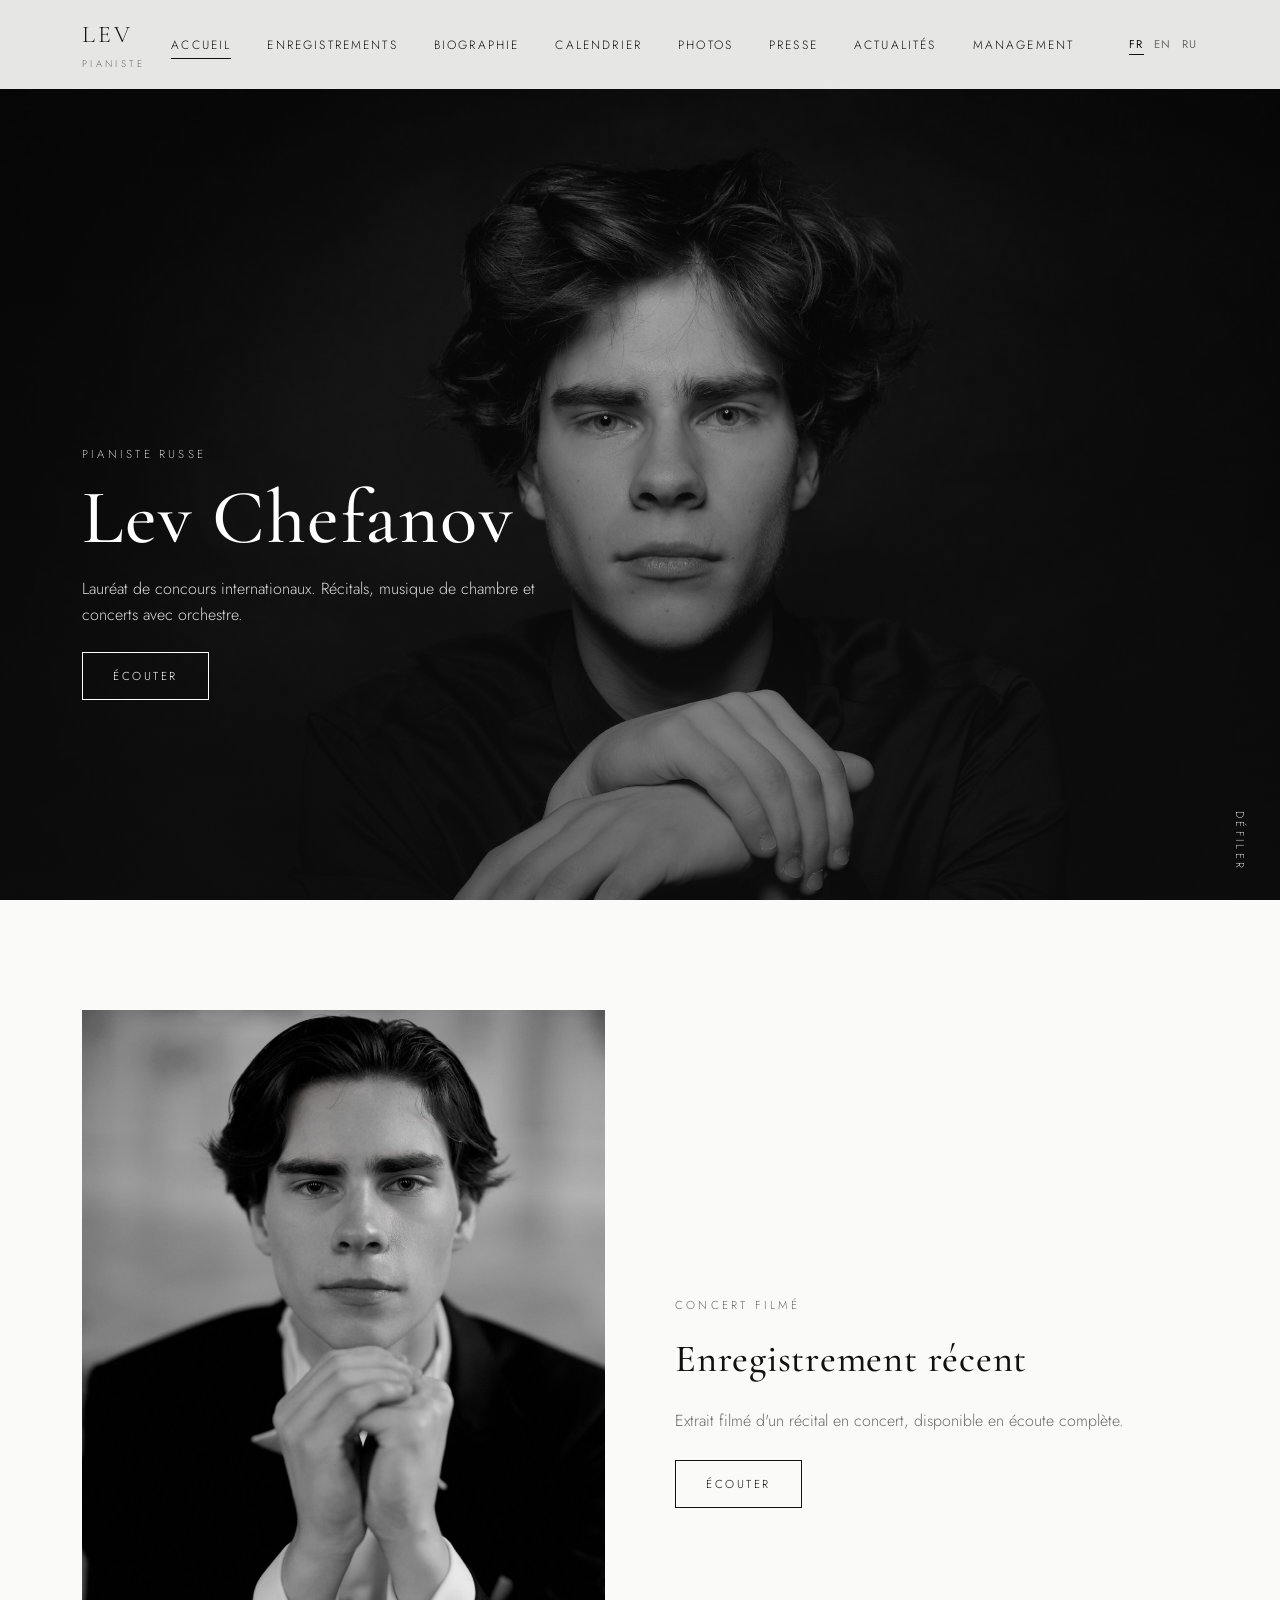
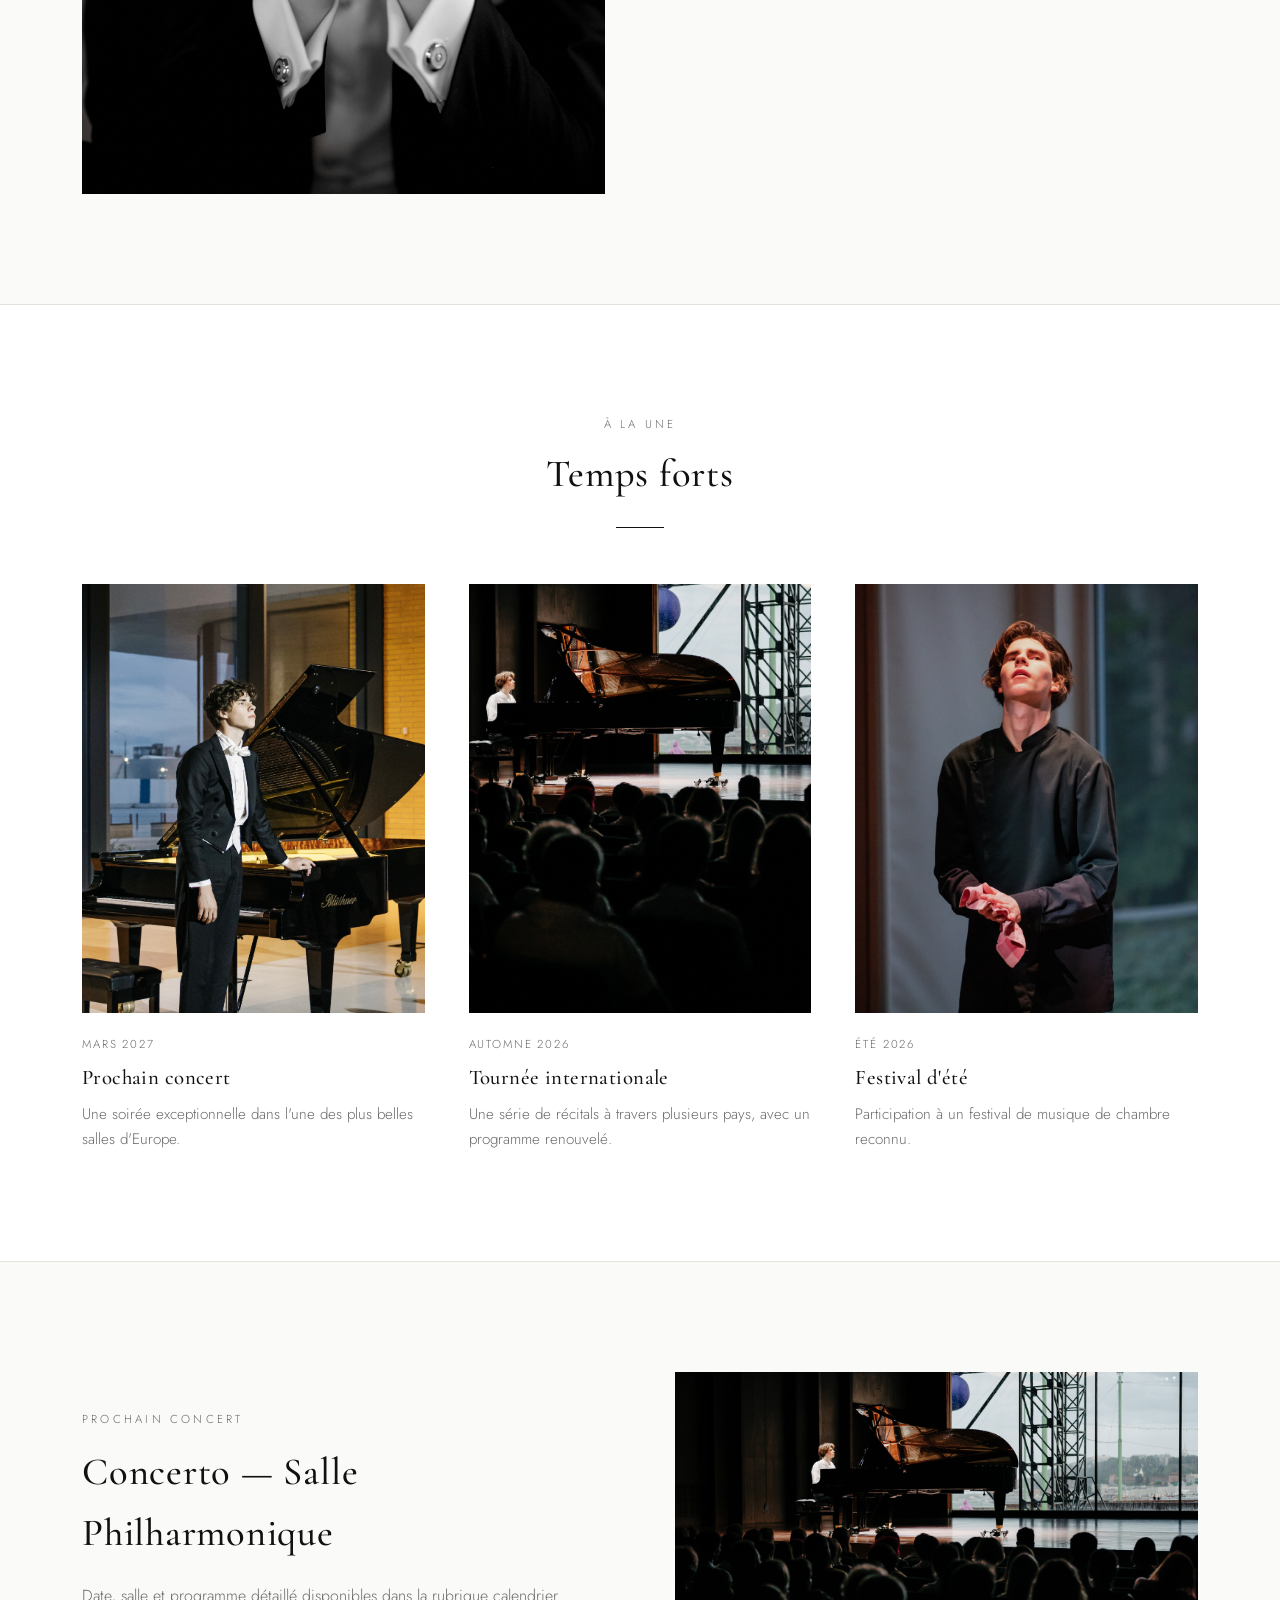
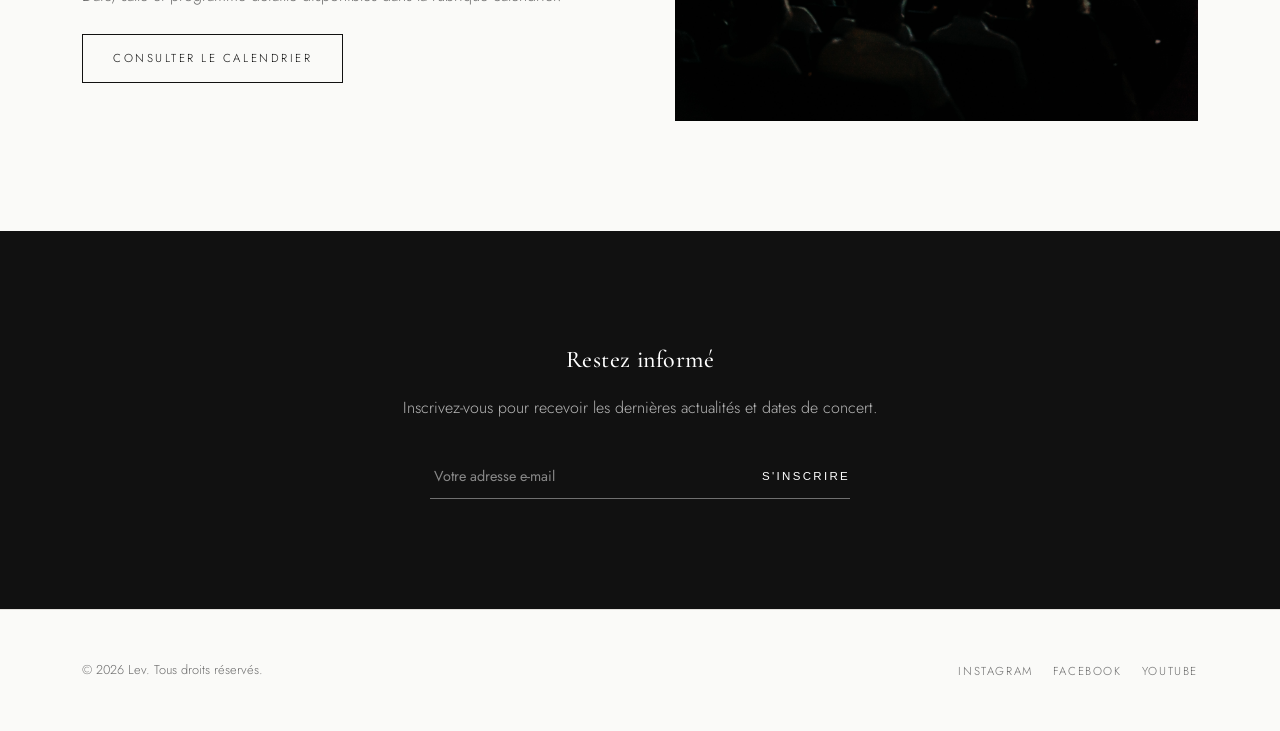
==== index.html @ 3945b0f7 "Retire la section galerie photo de l accueil (page Photos dediee existe deja)" ====
<!DOCTYPE html>
<html lang="fr">
<head>
<meta charset="UTF-8">
<meta name="viewport" content="width=device-width, initial-scale=1.0">
<title>Lev — Pianiste</title>
<meta name="description" content="Site officiel de Lev, pianiste classique — biographie, agenda, enregistrements, presse et actualités.">
<link rel="preconnect" href="https://fonts.googleapis.com">
<link href="https://fonts.googleapis.com/css2?family=Cormorant+Garamond:wght@400;500;600&family=Jost:wght@300;400;500&display=swap" rel="stylesheet">
<link rel="stylesheet" href="css/style.css">
</head>
<body data-page="home">

<header class="site-header">
  <div class="container nav-wrap">
    <a href="index.html" class="logo">Lev<span data-i18n="logo.tagline">Pianiste</span></a>
    <nav class="main-nav">
      <ul>
        <li><a href="index.html" class="active" data-i18n="nav.home">Accueil</a></li>
        <li><a href="enregistrements.html" data-i18n="nav.recordings">Enregistrements</a></li>
        <li><a href="biographie.html" data-i18n="nav.bio">Biographie</a></li>
        <li><a href="calendrier.html" data-i18n="nav.calendar">Calendrier</a></li>
        <li><a href="photos.html" data-i18n="nav.photos">Photos</a></li>
        <li><a href="presse.html" data-i18n="nav.press">Presse</a></li>
        <li><a href="actualites.html" data-i18n="nav.news">Actualités</a></li>
        <li><a href="contact.html" data-i18n="nav.contact">Management</a></li>
      </ul>
    </nav>
    <div class="lang-switch">
      <button type="button" data-lang="fr">FR</button>
      <button type="button" data-lang="en">EN</button>
      <button type="button" data-lang="ru">RU</button>
    </div>
    <button class="nav-toggle" aria-label="Ouvrir le menu" data-i18n-aria-label="aria.openMenu">
      <span></span><span></span><span></span>
    </button>
  </div>
</header>

<section class="hero" style="background-image: linear-gradient(180deg, rgba(17,17,17,0.15) 0%, rgba(17,17,17,0.55) 100%), url('images/gallery/IMG_5451.JPG');">
  <div class="container hero-content">
    <p class="eyebrow" data-i18n="home.hero.eyebrow">Pianiste russe</p>
    <h1 data-i18n="home.hero.title">Lev Chefanov</h1>
    <p data-i18n="home.hero.text">Lauréat de concours internationaux. Récitals, musique de chambre et concerts avec orchestre.</p>
    <a href="enregistrements.html#ecouter" class="btn" style="margin-top:24px;border-color:#fff;" data-i18n="home.hero.cta">Écouter</a>
  </div>
  <span class="scroll-cue" data-i18n="home.hero.scroll">Défiler</span>
</section>

<section>
  <div class="container split">
    <div class="visual">
      <img src="images/gallery/IMG_6491.JPG" alt="Nouvel enregistrement">
    </div>
    <div class="text">
      <p class="eyebrow" data-i18n="home.split1.eyebrow">Concert filmé</p>
      <h2 data-i18n="home.split1.title">Enregistrement récent</h2>
      <p data-i18n="home.split1.text">Extrait filmé d'un récital en concert, disponible en écoute complète.</p>
      <a href="enregistrements.html#ecouter" class="btn" data-i18n="home.split1.cta">Écouter</a>
    </div>
  </div>
</section>

<section class="bg-alt">
  <div class="container">
    <div class="section-head">
      <p class="eyebrow" data-i18n="home.highlights.eyebrow">À la une</p>
      <h2 data-i18n="home.highlights.title">Temps forts</h2>
      <div class="rule"></div>
    </div>
    <div class="cards">
      <div class="card">
        <div class="visual" style="background-image:url('images/concert/IMG_6434.JPG');"></div>
        <p class="date" data-i18n="home.card1.date">Mars 2027</p>
        <h3 data-i18n="home.card1.title">Concert hommage</h3>
        <p data-i18n="home.card1.text">Une soirée exceptionnelle dans l'une des plus belles salles d'Europe.</p>
      </div>
      <div class="card">
        <div class="visual" style="background-image:url('images/concert/IMG_6740.JPG');"></div>
        <p class="date" data-i18n="home.card2.date">Automne 2026</p>
        <h3 data-i18n="home.card2.title">Tournée internationale</h3>
        <p data-i18n="home.card2.text">Une série de récitals à travers plusieurs pays, avec un programme renouvelé.</p>
      </div>
      <div class="card">
        <div class="visual" style="background-image:url('images/concert/IMG_5828.JPG');"></div>
        <p class="date" data-i18n="home.card3.date">Été 2026</p>
        <h3 data-i18n="home.card3.title">Festival d'été</h3>
        <p data-i18n="home.card3.text">Participation à un festival de musique de chambre reconnu.</p>
      </div>
    </div>
  </div>
</section>

<section>
  <div class="container split reverse">
    <div class="visual">
      <img src="images/concert/IMG_6693.JPG" alt="Prochain concert">
    </div>
    <div class="text">
      <p class="eyebrow" data-i18n="home.split2.eyebrow">Prochain concert</p>
      <h2 data-i18n="home.split2.title">Concerto — Salle Philharmonique</h2>
      <p data-i18n="home.split2.text">Date, salle et programme détaillé disponibles dans la rubrique calendrier.</p>
      <a href="calendrier.html" class="btn" data-i18n="home.split2.cta">Consulter le calendrier</a>
    </div>
  </div>
</section>

<section class="newsletter">
  <div class="container">
    <h2 data-i18n="home.newsletter.title">Restez informé</h2>
    <p data-i18n="home.newsletter.text">Inscrivez-vous pour recevoir les dernières actualités et dates de concert.</p>
    <form class="newsletter-form">
      <input type="email" placeholder="Votre adresse e-mail" data-i18n-placeholder="home.newsletter.placeholder" required>
      <button type="submit" data-i18n="home.newsletter.submit">S'inscrire</button>
    </form>
  </div>
</section>

<footer class="site-footer">
  <div class="container footer-wrap">
    <p class="copyright" data-i18n="footer.copyright">&copy; 2026 Lev. Tous droits réservés.</p>
    <div class="socials">
      <a href="#">Instagram</a>
      <a href="#">Facebook</a>
      <a href="#">YouTube</a>
    </div>
  </div>
</footer>

<script src="js/i18n.js"></script>
<script src="js/main.js"></script>
</body>
</html>
---- css/style.css ----
/* ==========================================================================
   Variables & reset
   ========================================================================== */
:root {
  --black: #111111;
  --white: #ffffff;
  --grey: #6b6b6b;
  --grey-light: #e4e2dd;
  --bg: #fafaf8;
  --serif: "Cormorant Garamond", "Times New Roman", serif;
  --sans: "Jost", "Helvetica Neue", Arial, sans-serif;
  --nav-height: 88px;
}

* { box-sizing: border-box; margin: 0; padding: 0; }

html { scroll-behavior: smooth; }

body {
  font-family: var(--sans);
  color: var(--black);
  background: var(--bg);
  line-height: 1.6;
  font-weight: 300;
  -webkit-font-smoothing: antialiased;
}

img { max-width: 100%; display: block; }

a { color: inherit; text-decoration: none; }

h1, h2, h3, h4 {
  font-family: var(--serif);
  font-weight: 500;
  letter-spacing: 0.02em;
}

.eyebrow {
  font-family: var(--sans);
  font-size: 0.72rem;
  letter-spacing: 0.28em;
  text-transform: uppercase;
  color: var(--grey);
}

.container {
  max-width: 1180px;
  margin: 0 auto;
  padding: 0 32px;
}

/* ==========================================================================
   Header / Navigation
   ========================================================================== */
.site-header {
  position: fixed;
  top: 0;
  left: 0;
  width: 100%;
  z-index: 1000;
  background: rgba(250, 250, 248, 0.92);
  backdrop-filter: blur(6px);
  border-bottom: 1px solid transparent;
  transition: border-color 0.3s ease, background 0.3s ease;
}

.site-header.is-scrolled {
  border-bottom-color: var(--grey-light);
}

.nav-wrap {
  height: var(--nav-height);
  display: flex;
  align-items: center;
  justify-content: space-between;
}

.logo {
  font-family: var(--serif);
  font-size: 1.5rem;
  letter-spacing: 0.12em;
  text-transform: uppercase;
}

.logo span {
  display: block;
  font-family: var(--sans);
  font-size: 0.6rem;
  letter-spacing: 0.35em;
  color: var(--grey);
  margin-top: 2px;
}

.main-nav ul {
  display: flex;
  gap: 36px;
  list-style: none;
}

.main-nav a {
  font-size: 0.75rem;
  letter-spacing: 0.18em;
  text-transform: uppercase;
  padding-bottom: 4px;
  border-bottom: 1px solid transparent;
  transition: border-color 0.25s ease, opacity 0.25s ease;
}

.main-nav a:hover,
.main-nav a.active {
  border-bottom-color: var(--black);
}

.lang-switch {
  display: flex;
  align-items: center;
  gap: 10px;
  margin-left: 28px;
}

.lang-switch button {
  background: none;
  border: none;
  cursor: pointer;
  font-family: var(--sans);
  font-size: 0.7rem;
  letter-spacing: 0.14em;
  color: var(--grey);
  padding: 2px 0;
  border-bottom: 1px solid transparent;
}

.lang-switch button:hover { color: var(--black); }

.lang-switch button.active {
  color: var(--black);
  border-bottom-color: var(--black);
}

.nav-toggle {
  display: none;
  flex-direction: column;
  gap: 5px;
  background: none;
  border: none;
  cursor: pointer;
  padding: 8px;
}

.nav-toggle span {
  width: 24px;
  height: 1px;
  background: var(--black);
}

/* ==========================================================================
   Hero
   ========================================================================== */
.hero {
  height: 100vh;
  min-height: 560px;
  position: relative;
  display: flex;
  align-items: flex-end;
  background:
    linear-gradient(180deg, rgba(17,17,17,0.15) 0%, rgba(17,17,17,0.55) 100%),
    url("../images/hero.svg") center 15%/cover no-repeat;
  background-color: #1c1c1c;
}

@media (max-width: 760px) {
  .hero {
    height: 85vh;
    background-position: center 6%;
  }
}

.hero-content {
  color: var(--white);
  padding: 0 32px 90px;
  width: 100%;
}

.hero-content .eyebrow { color: rgba(255,255,255,0.75); }

.hero-content h1 {
  font-size: clamp(2.6rem, 6vw, 5rem);
  color: var(--white);
  margin: 14px 0 18px;
  line-height: 1.05;
}

.hero-content p {
  max-width: 460px;
  font-weight: 300;
  color: rgba(255,255,255,0.85);
}

.scroll-cue {
  position: absolute;
  bottom: 28px;
  right: 32px;
  color: var(--white);
  font-size: 0.7rem;
  letter-spacing: 0.3em;
  text-transform: uppercase;
  writing-mode: vertical-rl;
  opacity: 0.75;
}

/* ==========================================================================
   Sections
   ========================================================================== */
section {
  padding: 110px 0;
}

.section-head {
  text-align: center;
  margin-bottom: 56px;
}

.section-head h2 {
  font-size: clamp(1.9rem, 3vw, 2.6rem);
  margin-top: 10px;
}

.rule {
  width: 48px;
  height: 1px;
  background: var(--black);
  margin: 22px auto 0;
}

/* Announcement / split block */
.split {
  display: grid;
  grid-template-columns: 1fr 1fr;
  gap: 70px;
  align-items: center;
}

.split img { width: 100%; }

.split .eyebrow { margin-bottom: 14px; }

.split h2 { font-size: clamp(1.8rem, 3vw, 2.4rem); margin-bottom: 18px; }

.split p { color: var(--grey); margin-bottom: 26px; max-width: 480px; }

.btn {
  display: inline-block;
  font-size: 0.72rem;
  letter-spacing: 0.22em;
  text-transform: uppercase;
  padding: 14px 30px;
  border: 1px solid var(--black);
  transition: background 0.25s ease, color 0.25s ease;
}

.btn:hover { background: var(--black); color: var(--white); }

.split.reverse { grid-template-columns: 1fr 1fr; }
.split.reverse .visual { order: 2; }
.split.reverse .text { order: 1; }

/* Highlights / cards */
.bg-alt { background: var(--white); border-top: 1px solid var(--grey-light); border-bottom: 1px solid var(--grey-light); }

.cards {
  display: grid;
  grid-template-columns: repeat(3, 1fr);
  gap: 44px;
}

.card .visual {
  aspect-ratio: 4 / 5;
  background: var(--grey-light) url("../images/placeholder.svg") center 12%/cover no-repeat;
  margin-bottom: 22px;
}

.card .visual.landscape {
  aspect-ratio: 2 / 1;
  background-position: center 4%;
}

.card .date {
  font-size: 0.72rem;
  letter-spacing: 0.16em;
  text-transform: uppercase;
  color: var(--grey);
  margin-bottom: 8px;
}

.card h3 { font-size: 1.3rem; margin-bottom: 8px; }

.card p { color: var(--grey); font-size: 0.95rem; }

/* Event list (calendar-style) */
.event-list { border-top: 1px solid var(--grey-light); }

.event-row {
  display: grid;
  grid-template-columns: 140px 1fr auto;
  gap: 28px;
  align-items: center;
  padding: 30px 0;
  border-bottom: 1px solid var(--grey-light);
}

.event-row .date {
  font-family: var(--serif);
  font-size: 1.15rem;
}

.event-row .place { color: var(--grey); font-size: 0.9rem; margin-top: 4px; }

.event-row h3 { font-size: 1.25rem; }

/* Newsletter */
.newsletter {
  background: var(--black);
  color: var(--white);
  text-align: center;
}

.newsletter h2 { color: var(--white); }

.newsletter p { color: rgba(255,255,255,0.7); margin: 16px 0 34px; }

.newsletter-form {
  display: flex;
  max-width: 420px;
  margin: 0 auto;
  border-bottom: 1px solid rgba(255,255,255,0.4);
}

.newsletter-form input {
  flex: 1;
  background: none;
  border: none;
  color: var(--white);
  font-family: var(--sans);
  font-size: 0.9rem;
  padding: 12px 4px;
}

.newsletter-form input::placeholder { color: rgba(255,255,255,0.5); }

.newsletter-form button {
  background: none;
  border: none;
  color: var(--white);
  font-size: 0.72rem;
  letter-spacing: 0.2em;
  text-transform: uppercase;
  cursor: pointer;
}

/* ==========================================================================
   Page header (interior pages)
   ========================================================================== */
.page-hero {
  padding: calc(var(--nav-height) + 90px) 0 70px;
  text-align: center;
  border-bottom: 1px solid var(--grey-light);
}

.page-hero .eyebrow { justify-content: center; display: flex; }

.page-hero h1 { font-size: clamp(2.2rem, 4vw, 3.2rem); margin-top: 14px; }

/* Biography */
.bio-layout {
  display: grid;
  grid-template-columns: 380px 1fr;
  gap: 80px;
}

.bio-layout .portrait { position: sticky; top: calc(var(--nav-height) + 40px); }

.bio-layout .portrait img {
  aspect-ratio: 3/4;
  object-fit: cover;
  object-position: center 15%;
  background: var(--grey-light) url("../images/placeholder.svg") center/cover no-repeat;
}

.bio-text h3 {
  font-size: 1.6rem;
  margin: 40px 0 16px;
}

.bio-text h3:first-child { margin-top: 0; }

.sec-num {
  font-family: var(--sans);
  font-size: 0.72rem;
  letter-spacing: 0.14em;
  color: var(--grey);
  margin-right: 12px;
  vertical-align: middle;
}

/* Stats strip */
.bio-stats {
  display: grid;
  grid-template-columns: repeat(4, 1fr);
  border-top: 1px solid var(--grey-light);
  border-bottom: 1px solid var(--grey-light);
}

.bio-stats div {
  padding: 30px 16px;
  text-align: center;
  border-left: 1px solid var(--grey-light);
}

.bio-stats div:first-child { border-left: none; }

.bio-stats .num {
  display: block;
  font-family: var(--serif);
  font-size: 2.1rem;
}

.bio-stats .label {
  display: block;
  margin-top: 6px;
  font-size: 0.68rem;
  letter-spacing: 0.1em;
  text-transform: uppercase;
  color: var(--grey);
}

/* Full-width bio sections */
.bio-section h3 {
  font-size: 1.6rem;
  margin-bottom: 18px;
}

.bio-section > p {
  color: var(--grey);
  max-width: 720px;
  margin-bottom: 14px;
}

/* Prize grid */
.prize-grid {
  display: grid;
  grid-template-columns: repeat(2, 1fr);
  gap: 1px;
  background: var(--grey-light);
  margin-top: 30px;
  border-top: 1px solid var(--grey-light);
}

.prize-card {
  background: var(--bg);
  padding: 22px 26px;
  display: flex;
  gap: 18px;
  align-items: baseline;
}

.prize-card .year {
  font-family: var(--serif);
  font-size: 1.3rem;
  white-space: nowrap;
  flex-shrink: 0;
}

.prize-card p {
  color: var(--grey);
  font-size: 0.92rem;
  margin: 0;
}

.concert-photo-single {
  width: 100%;
  aspect-ratio: 1.4 / 1;
  object-fit: cover;
  object-position: 62% center;
  margin-top: 30px;
  display: block;
}

/* Venue columns */
.venue-columns {
  list-style: none;
  columns: 2;
  column-gap: 40px;
  margin-top: 24px;
  max-width: 900px;
}

.venue-columns li {
  color: var(--grey);
  font-size: 0.92rem;
  padding: 12px 0;
  border-top: 1px solid var(--grey-light);
  break-inside: avoid;
}

@media (max-width: 700px) {
  .bio-stats { grid-template-columns: repeat(2, 1fr); }
  .bio-stats div:nth-child(3) { border-left: none; }
  .prize-grid { grid-template-columns: 1fr; }
  .venue-columns { columns: 1; }
}

.bio-text .bio-photo {
  width: 100%;
  max-width: 560px;
  margin: 12px 0 36px;
}

.bio-text ul {
  list-style: none;
  max-width: 640px;
  margin-bottom: 16px;
}

.bio-text ul li {
  color: var(--grey);
  padding: 10px 0 10px 20px;
  border-top: 1px solid var(--grey-light);
  position: relative;
  font-size: 0.97rem;
}

.bio-text ul li:last-child { border-bottom: 1px solid var(--grey-light); }

.bio-text ul li::before {
  content: "";
  position: absolute;
  left: 0;
  top: 20px;
  width: 6px;
  height: 1px;
  background: var(--black);
}

.bio-text p { color: var(--grey); margin-bottom: 16px; max-width: 640px; }

/* Press */
.press-list { border-top: 1px solid var(--grey-light); }

.press-item {
  padding: 40px 0;
  border-bottom: 1px solid var(--grey-light);
}

.press-item .source {
  font-size: 0.72rem;
  letter-spacing: 0.16em;
  text-transform: uppercase;
  color: var(--grey);
  margin-bottom: 12px;
}

.press-item blockquote {
  font-family: var(--serif);
  font-size: 1.5rem;
  line-height: 1.4;
  font-style: italic;
  margin-bottom: 14px;
}

/* Recordings */
.rec-grid {
  display: grid;
  grid-template-columns: repeat(2, 1fr);
  gap: 50px;
}

.rec-item .visual {
  aspect-ratio: 1/1;
  background: var(--grey-light) url("../images/placeholder.svg") center 12%/cover no-repeat;
  margin-bottom: 18px;
}

/* Video grid (YouTube embeds) */
.video-grid {
  display: grid;
  grid-template-columns: repeat(3, 1fr);
  gap: 30px;
}

.video-grid .frame {
  position: relative;
  aspect-ratio: 16/9;
  background: #000;
}

.video-grid iframe {
  position: absolute;
  inset: 0;
  width: 100%;
  height: 100%;
  border: 0;
}

.video-grid .expand-btn {
  position: absolute;
  top: 10px;
  right: 10px;
  width: 36px;
  height: 36px;
  background: rgba(0,0,0,0.6);
  border: none;
  cursor: pointer;
  z-index: 2;
  display: flex;
  align-items: center;
  justify-content: center;
  opacity: 0;
  transition: opacity 0.2s ease, background 0.2s ease;
}

.video-grid .frame:hover .expand-btn,
.video-grid .expand-btn:focus-visible {
  opacity: 1;
}

.video-grid .expand-btn:hover { background: rgba(0,0,0,0.85); }

.video-grid .expand-btn svg {
  width: 15px;
  height: 15px;
  fill: none;
  stroke: #fff;
  stroke-width: 1.6;
}

@media (max-width: 900px) {
  .video-grid { grid-template-columns: 1fr; }
  .video-grid .expand-btn { opacity: 1; }
}

/* Video lightbox modal */
.video-modal {
  position: fixed;
  inset: 0;
  background: rgba(10,10,10,0.94);
  z-index: 3000;
  display: none;
  align-items: center;
  justify-content: center;
  padding: 70px 24px 24px;
}

.video-modal.is-open { display: flex; }

.video-modal-inner {
  width: 100%;
  max-width: 1100px;
}

.video-modal-frame {
  position: relative;
  aspect-ratio: 16/9;
  background: #000;
}

.video-modal-frame iframe {
  position: absolute;
  inset: 0;
  width: 100%;
  height: 100%;
  border: 0;
}

.video-modal-close {
  position: fixed;
  top: 22px;
  right: 28px;
  background: none;
  border: none;
  color: #fff;
  font-size: 2rem;
  line-height: 1;
  cursor: pointer;
  font-family: var(--sans);
  font-weight: 300;
}

/* Gallery grid */
.gallery-grid {
  display: grid;
  grid-template-columns: repeat(6, 1fr);
  gap: 6px;
}

.gallery-grid a {
  display: block;
  aspect-ratio: 1/1;
  overflow: hidden;
}

.gallery-grid img {
  width: 100%;
  height: 100%;
  object-fit: cover;
  object-position: center 15%;
  transition: transform 0.4s ease;
}

.gallery-grid a:hover img { transform: scale(1.06); }

@media (max-width: 760px) {
  .gallery-grid { grid-template-columns: repeat(3, 1fr); }
}

/* Press kit grid */
.presskit-grid {
  display: grid;
  grid-template-columns: repeat(3, 1fr);
  gap: 1px;
  background: var(--grey-light);
  border-top: 1px solid var(--grey-light);
  margin-top: 10px;
}

.presskit-item {
  background: var(--bg);
  padding: 28px 24px;
  display: flex;
  align-items: center;
  justify-content: space-between;
  transition: background 0.2s ease;
}

.presskit-item:hover { background: var(--white); }

.presskit-item .label {
  font-size: 0.95rem;
  letter-spacing: 0.02em;
}

.presskit-item .arrow {
  color: var(--grey);
  margin-left: 12px;
  flex-shrink: 0;
}

@media (max-width: 900px) {
  .presskit-grid { grid-template-columns: repeat(2, 1fr); }
}

@media (max-width: 600px) {
  .presskit-grid { grid-template-columns: 1fr; }
}

/* Concert photo grid */
.concert-grid {
  display: grid;
  grid-template-columns: repeat(3, 1fr);
  gap: 16px;
  margin-top: 30px;
  max-width: 1000px;
}

.concert-grid a {
  display: block;
  aspect-ratio: 3/4;
  overflow: hidden;
  background: var(--grey-light);
}

.concert-grid img {
  width: 100%;
  height: 100%;
  object-fit: cover;
  transition: transform 0.4s ease;
}

.concert-grid a:hover img { transform: scale(1.05); }

@media (max-width: 700px) {
  .concert-grid { grid-template-columns: repeat(2, 1fr); }
}

.rec-item .label { color: var(--grey); font-size: 0.85rem; margin-bottom: 6px; }

.rec-item h3 { font-size: 1.3rem; }

/* Contact / Management */
.contact-grid {
  display: grid;
  grid-template-columns: 1fr 1fr;
  gap: 80px;
}

.contact-block h3 {
  font-size: 1.1rem;
  margin-bottom: 10px;
  text-transform: uppercase;
  letter-spacing: 0.08em;
}

.contact-block p { color: var(--grey); margin-bottom: 30px; }

.contact-block a.email { border-bottom: 1px solid var(--black); }

.contact-form label {
  display: block;
  font-size: 0.72rem;
  letter-spacing: 0.14em;
  text-transform: uppercase;
  color: var(--grey);
  margin-bottom: 8px;
}

.contact-form .field { margin-bottom: 24px; }

.contact-form input,
.contact-form textarea {
  width: 100%;
  border: none;
  border-bottom: 1px solid var(--grey-light);
  background: none;
  font-family: var(--sans);
  font-size: 0.95rem;
  padding: 10px 2px;
}

.contact-form input:focus,
.contact-form textarea:focus { outline: none; border-bottom-color: var(--black); }

/* ==========================================================================
   Footer
   ========================================================================== */
.site-footer {
  padding: 50px 0;
  border-top: 1px solid var(--grey-light);
}

.footer-wrap {
  display: flex;
  justify-content: space-between;
  align-items: center;
  flex-wrap: wrap;
  gap: 20px;
}

.footer-wrap .copyright { font-size: 0.8rem; color: var(--grey); }

.socials { display: flex; gap: 20px; }

.socials a {
  font-size: 0.72rem;
  letter-spacing: 0.14em;
  text-transform: uppercase;
  color: var(--grey);
}

.socials a:hover { color: var(--black); }

/* ==========================================================================
   Responsive
   ========================================================================== */
@media (max-width: 900px) {
  .split, .contact-grid { grid-template-columns: 1fr; gap: 40px; }
  .split.reverse .visual { order: 1; }
  .split.reverse .text { order: 2; }
  .cards { grid-template-columns: 1fr; }
  .rec-grid { grid-template-columns: 1fr; }
  .bio-layout { grid-template-columns: 1fr; }
  .bio-layout .portrait { position: static; max-width: 320px; }
}

@media (max-width: 760px) {
  .main-nav {
    position: fixed;
    top: var(--nav-height);
    left: 0;
    width: 100%;
    height: calc(100vh - var(--nav-height));
    background: var(--bg);
    transform: translateX(100%);
    transition: transform 0.3s ease;
  }
  .main-nav.is-open { transform: translateX(0); }
  .main-nav ul {
    flex-direction: column;
    gap: 0;
    padding: 20px 32px;
  }
  .main-nav li { border-bottom: 1px solid var(--grey-light); }
  .main-nav a { display: block; padding: 18px 0; }
  .nav-toggle { display: flex; }
  .event-row { grid-template-columns: 1fr; gap: 8px; }
  .lang-switch { margin-left: 14px; gap: 8px; }
}
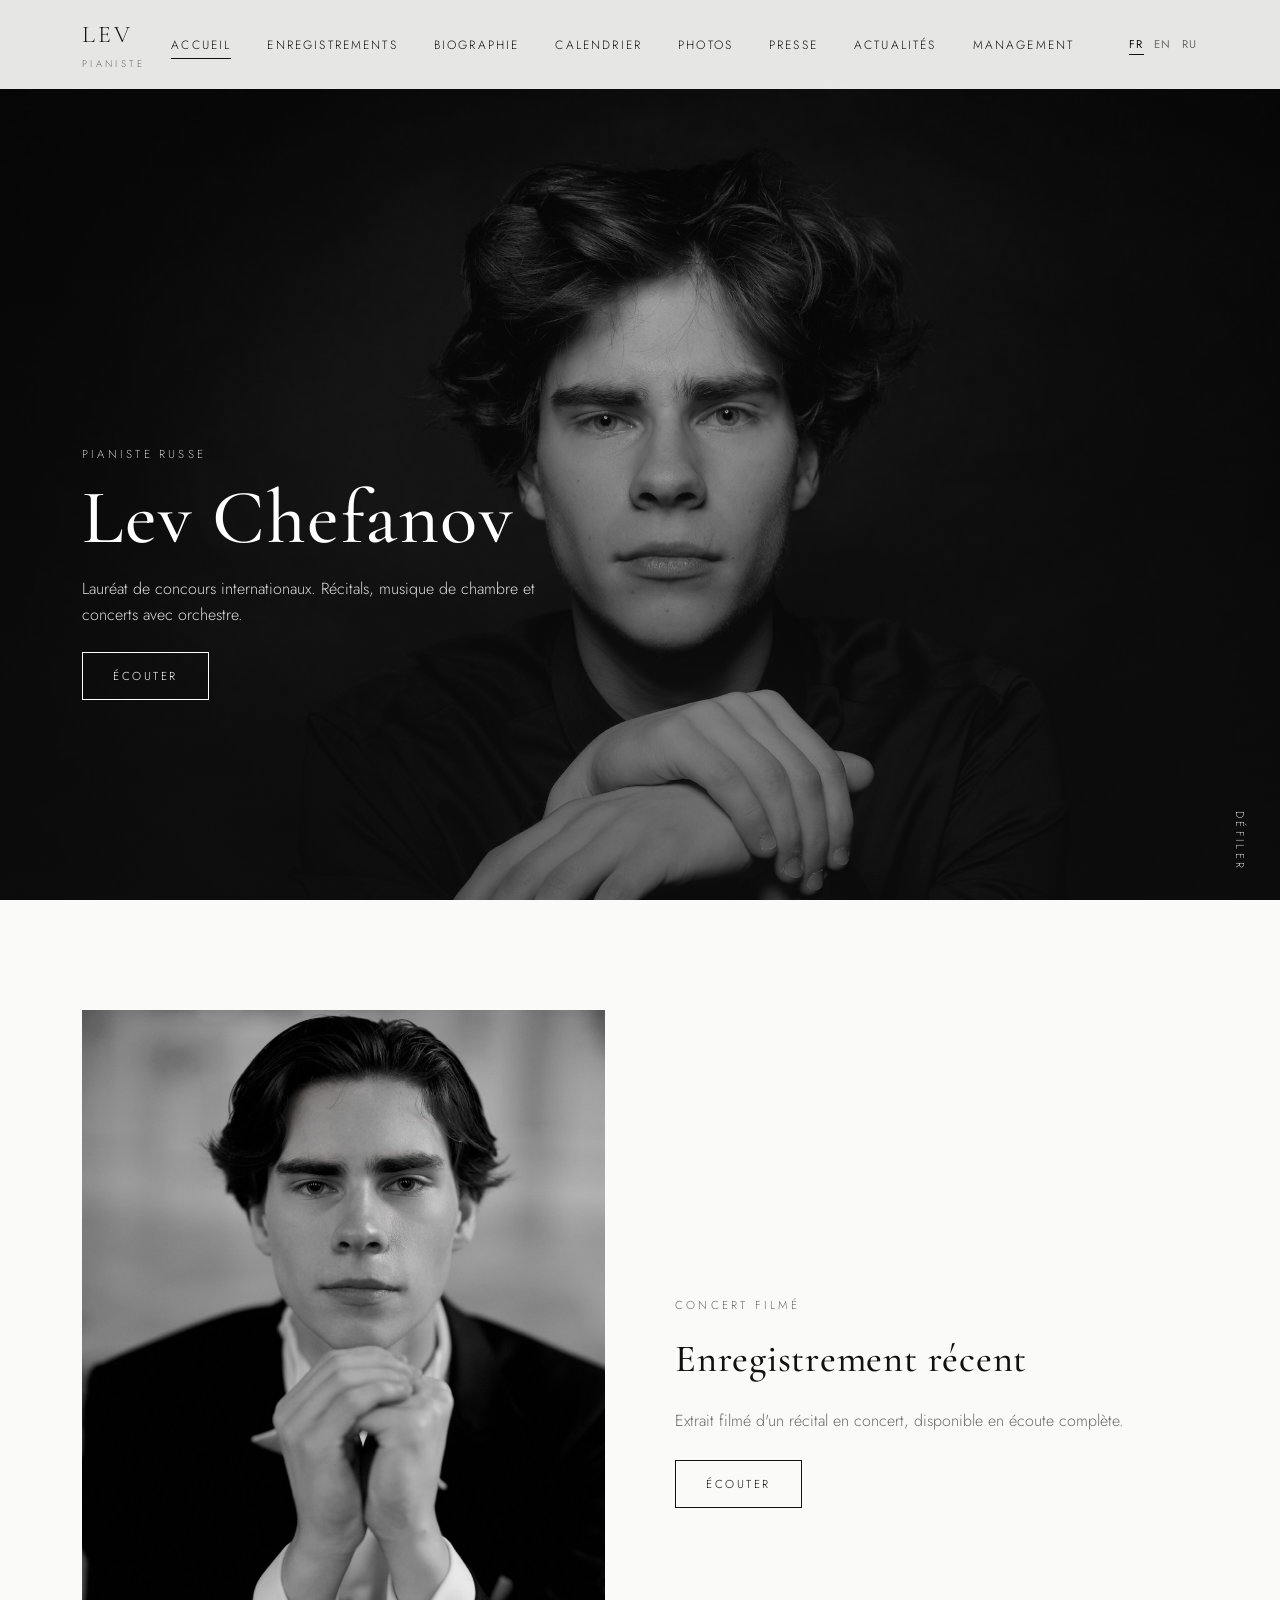
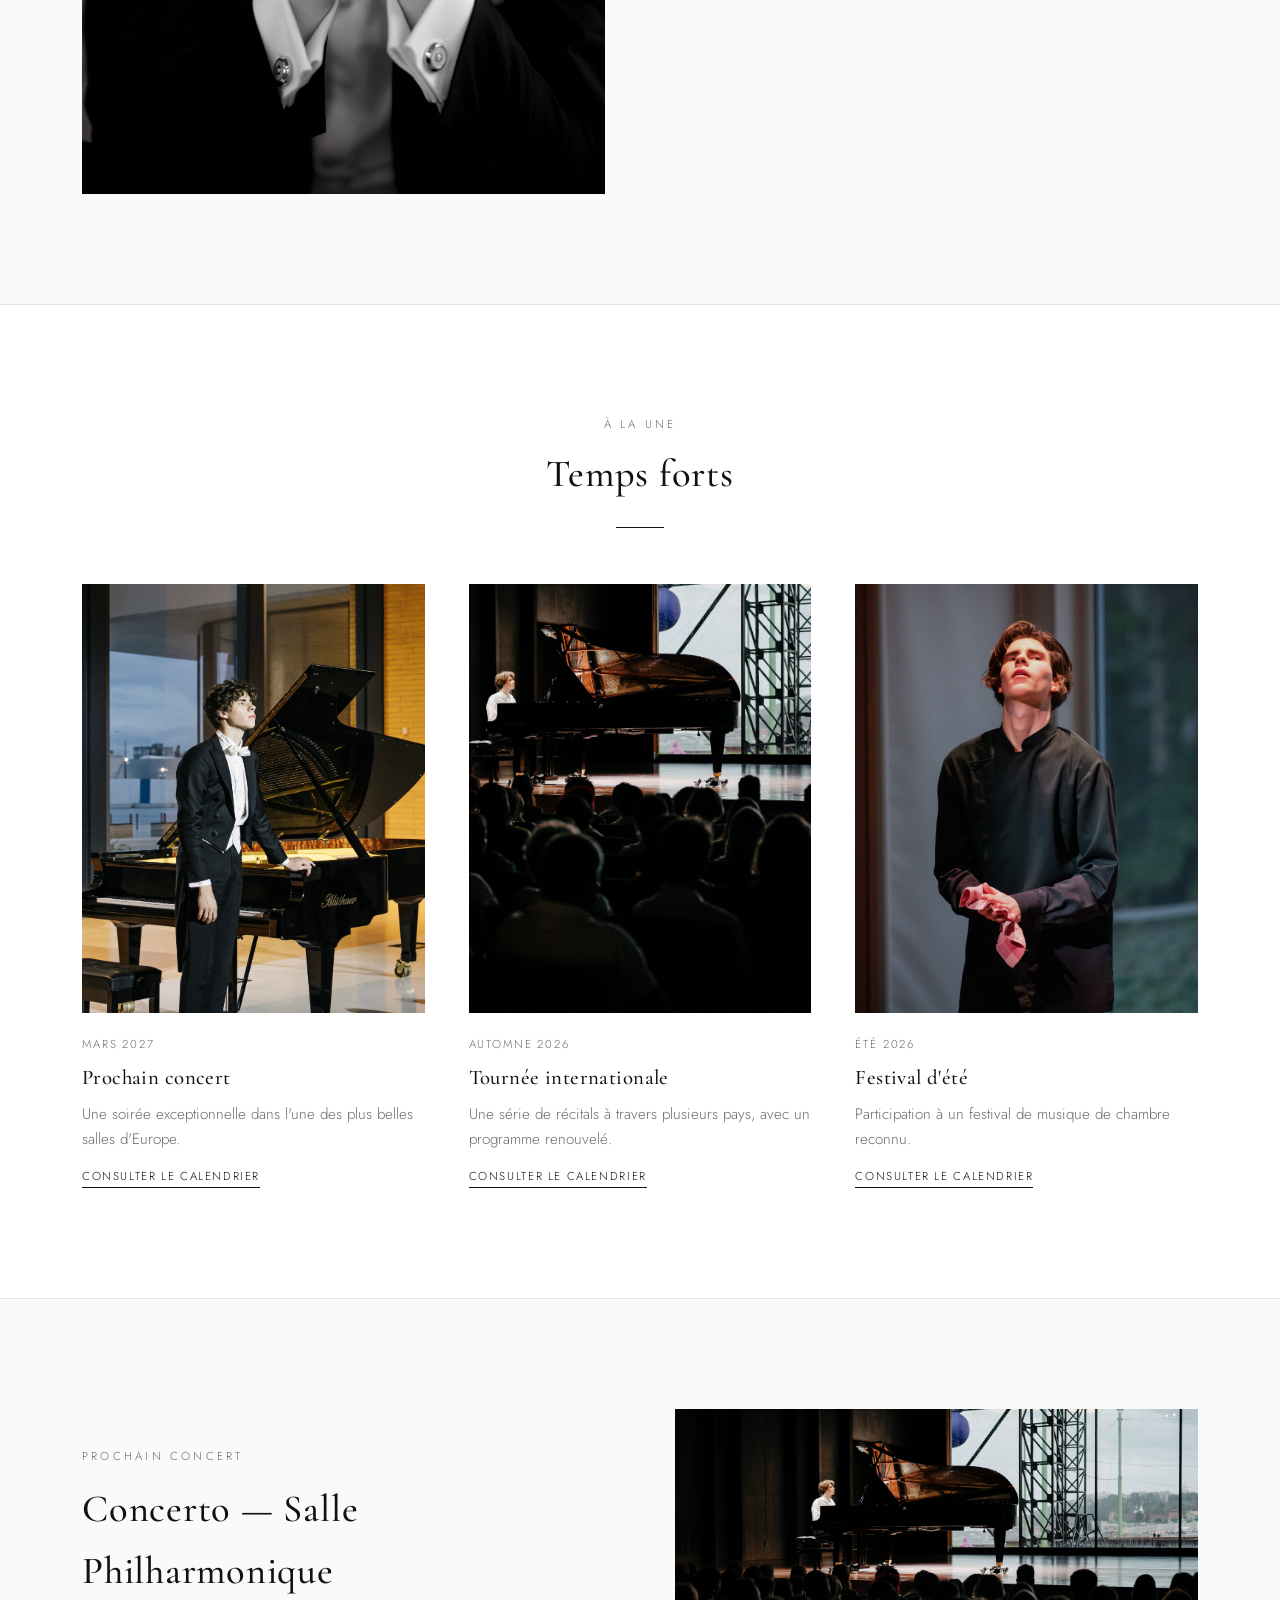
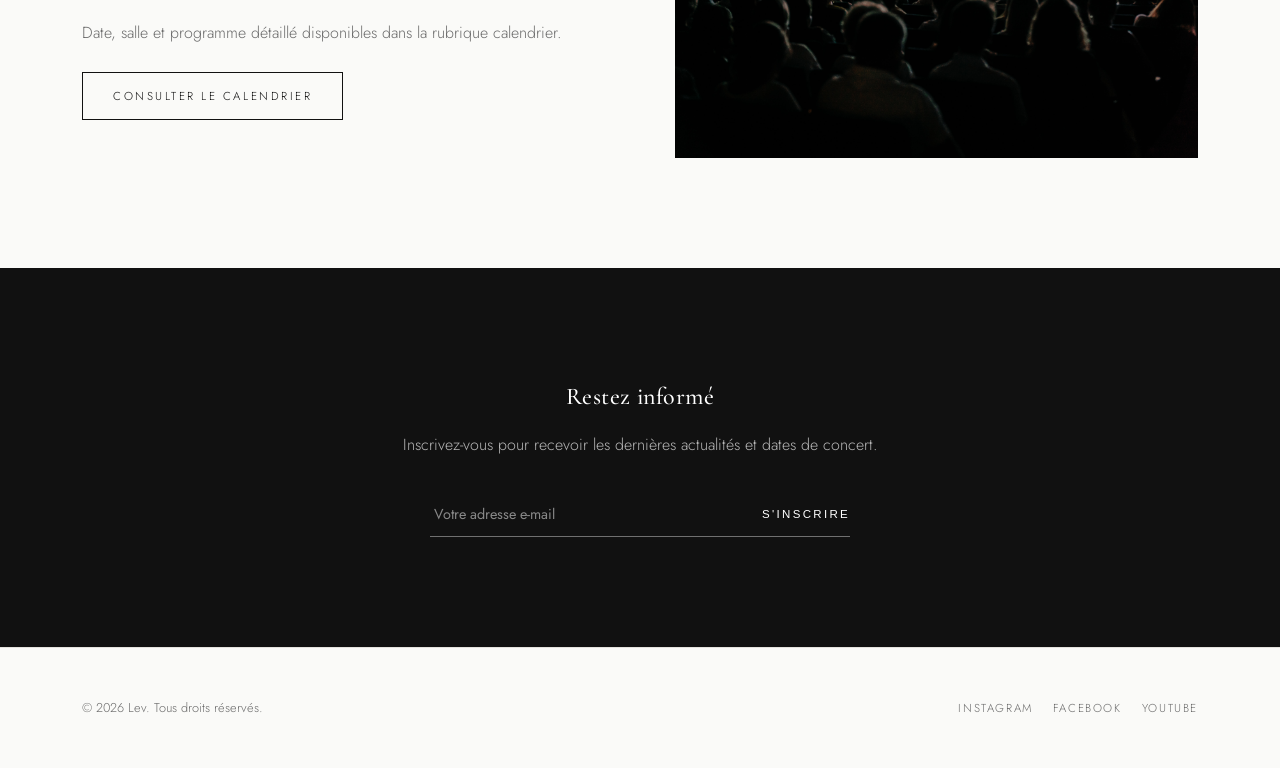
==== commit 4877752e: "Bouton calendrier sur les cartes, page enregistrements simplifiee - Cartes "Temps forts": ajoute un " ====
--- a/index.html
+++ b/index.html
@@ -72,20 +72,23 @@
       <div class="card">
         <div class="visual" style="background-image:url('images/concert/IMG_6434.JPG');"></div>
         <p class="date" data-i18n="home.card1.date">Mars 2027</p>
-        <h3 data-i18n="home.card1.title">Concert hommage</h3>
+        <h3 data-i18n="home.card1.title">Prochain concert</h3>
         <p data-i18n="home.card1.text">Une soirée exceptionnelle dans l'une des plus belles salles d'Europe.</p>
+        <a class="card-link" href="calendrier.html" data-i18n="home.split2.cta">Consulter le calendrier</a>
       </div>
       <div class="card">
         <div class="visual" style="background-image:url('images/concert/IMG_6740.JPG');"></div>
         <p class="date" data-i18n="home.card2.date">Automne 2026</p>
         <h3 data-i18n="home.card2.title">Tournée internationale</h3>
         <p data-i18n="home.card2.text">Une série de récitals à travers plusieurs pays, avec un programme renouvelé.</p>
+        <a class="card-link" href="calendrier.html" data-i18n="home.split2.cta">Consulter le calendrier</a>
       </div>
       <div class="card">
         <div class="visual" style="background-image:url('images/concert/IMG_5828.JPG');"></div>
         <p class="date" data-i18n="home.card3.date">Été 2026</p>
         <h3 data-i18n="home.card3.title">Festival d'été</h3>
         <p data-i18n="home.card3.text">Participation à un festival de musique de chambre reconnu.</p>
+        <a class="card-link" href="calendrier.html" data-i18n="home.split2.cta">Consulter le calendrier</a>
       </div>
     </div>
   </div>
--- a/css/style.css
+++ b/css/style.css
@@ -296,6 +296,18 @@
 
 .card p { color: var(--grey); font-size: 0.95rem; }
 
+.card-link {
+  display: inline-block;
+  margin-top: 16px;
+  font-size: 0.72rem;
+  letter-spacing: 0.14em;
+  text-transform: uppercase;
+  border-bottom: 1px solid var(--black);
+  padding-bottom: 2px;
+}
+
+.card-link:hover { opacity: 0.6; }
+
 /* Event list (calendar-style) */
 .event-list { border-top: 1px solid var(--grey-light); }
 
@@ -572,6 +584,18 @@
   display: grid;
   grid-template-columns: repeat(2, 1fr);
   gap: 50px;
+}
+
+.rec-single {
+  max-width: 320px;
+  margin: 0 auto;
+  text-align: center;
+}
+
+.rec-single .visual {
+  aspect-ratio: 1/1;
+  background: var(--grey-light);
+  margin-bottom: 18px;
 }
 
 .rec-item .visual {
@@ -636,6 +660,47 @@
 @media (max-width: 900px) {
   .video-grid { grid-template-columns: 1fr; }
   .video-grid .expand-btn { opacity: 1; }
+}
+
+/* Photo lightbox */
+.gallery-grid a.photo-link,
+.photo-link {
+  cursor: zoom-in;
+}
+
+.photo-modal {
+  position: fixed;
+  inset: 0;
+  background: rgba(10,10,10,0.94);
+  z-index: 3000;
+  display: none;
+  align-items: center;
+  justify-content: center;
+  padding: 70px 24px 24px;
+}
+
+.photo-modal.is-open { display: flex; }
+
+.photo-modal img {
+  max-width: 100%;
+  max-height: 100%;
+  object-fit: contain;
+  display: block;
+}
+
+.photo-modal-close {
+  position: fixed;
+  top: 22px;
+  right: 28px;
+  background: none;
+  border: none;
+  color: #fff;
+  font-size: 2rem;
+  line-height: 1;
+  cursor: pointer;
+  font-family: var(--sans);
+  font-weight: 300;
+  z-index: 3001;
 }
 
 /* Video lightbox modal */
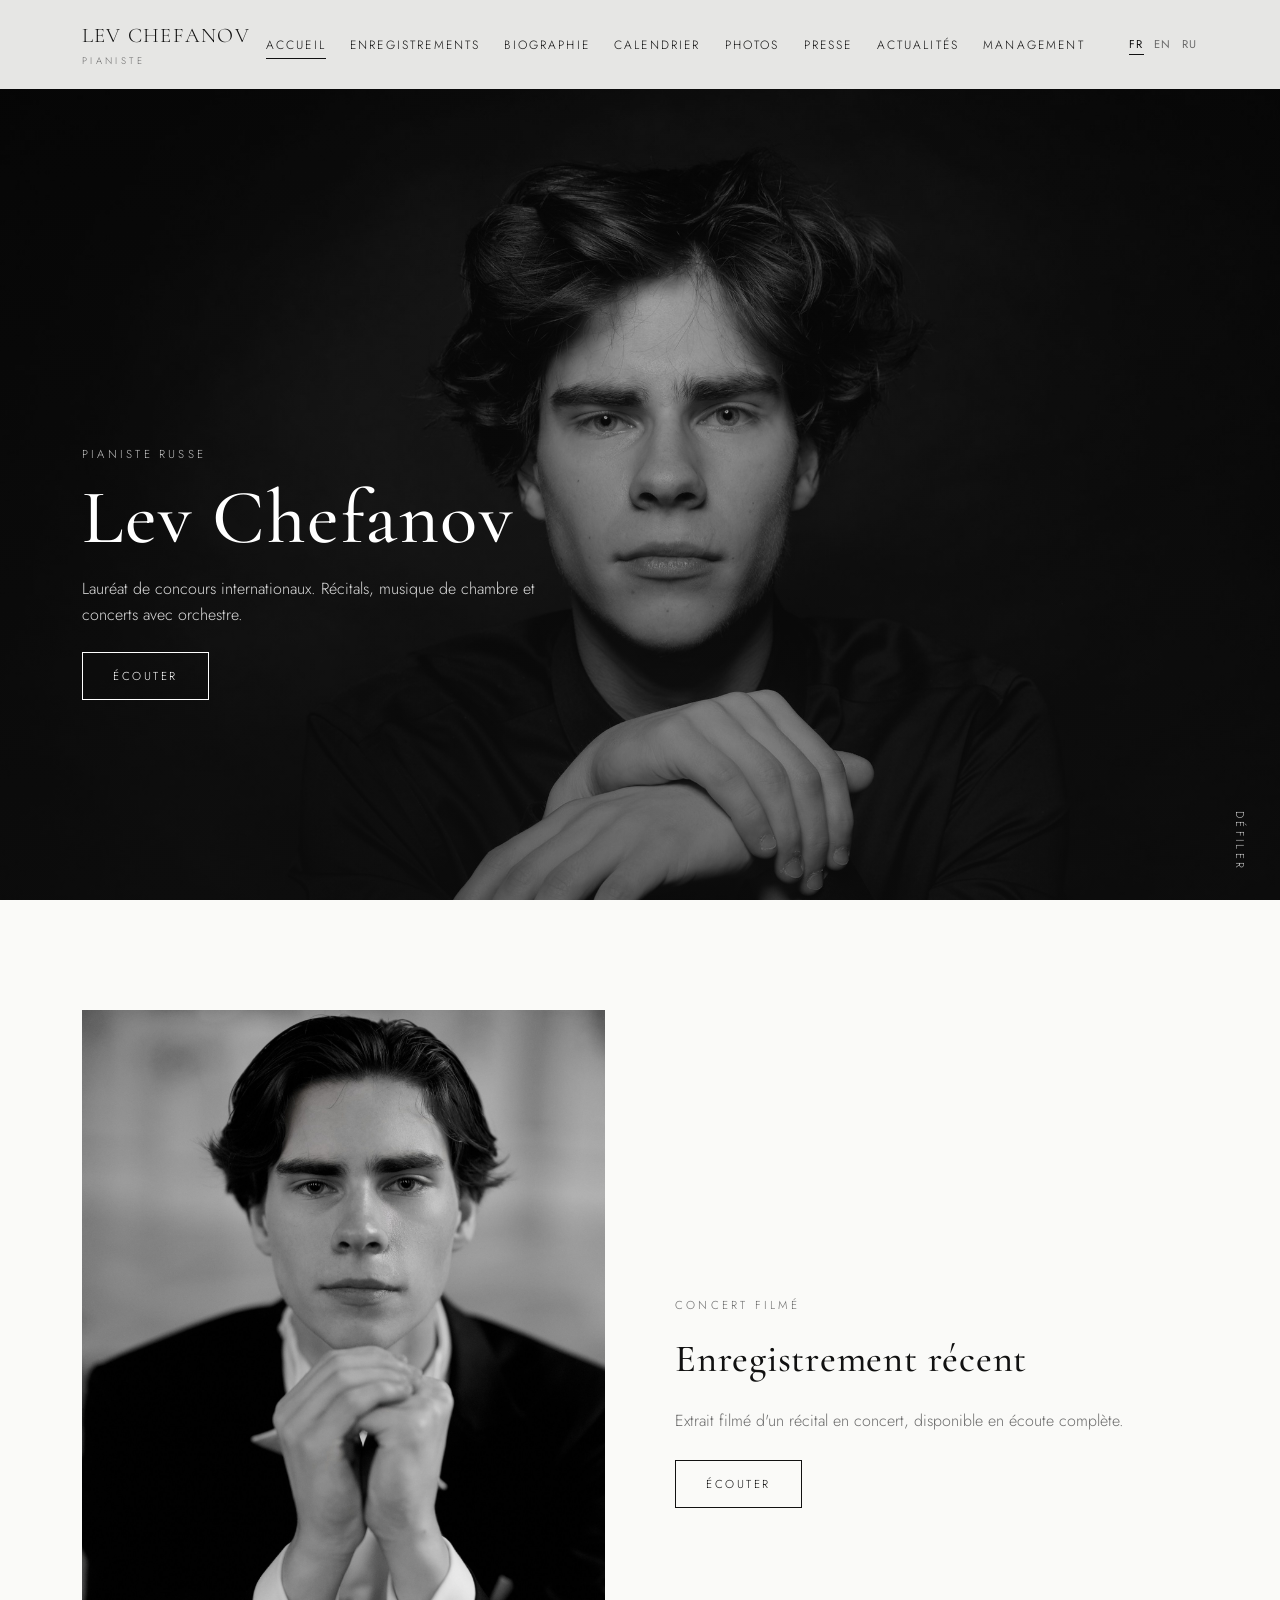
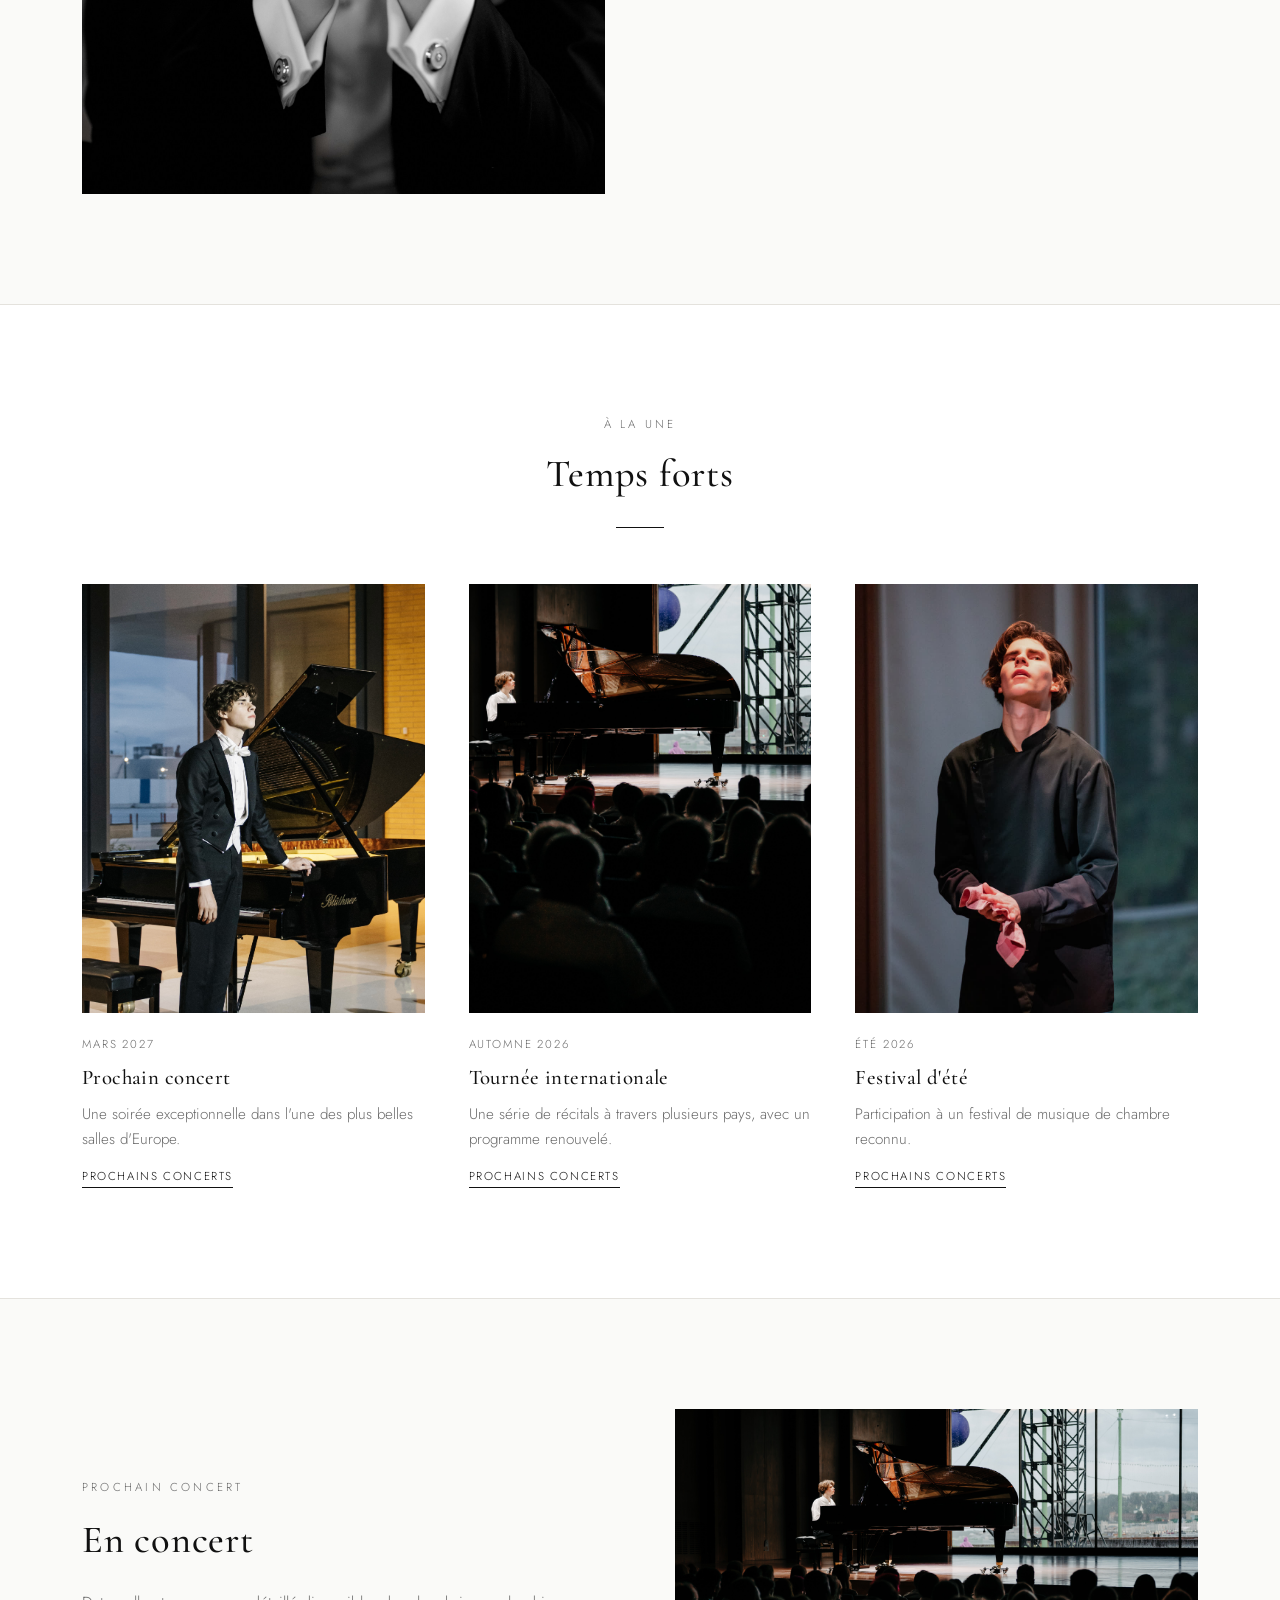
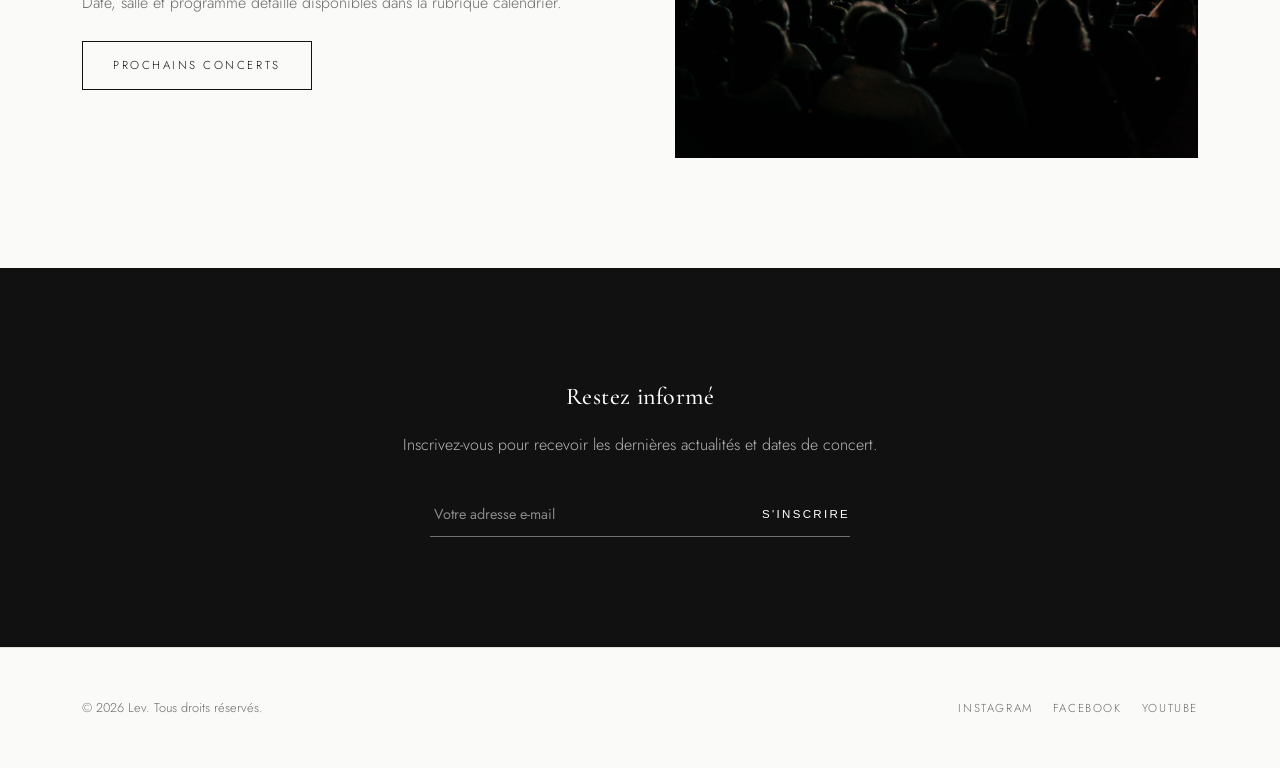
==== commit 15f7aeca: "Ajoute liens Instagram et YouTube, actualites presse et logo mis a jour Co-Authored-By: Claude Sonne" ====
--- a/index.html
+++ b/index.html
@@ -13,7 +13,7 @@
 
 <header class="site-header">
   <div class="container nav-wrap">
-    <a href="index.html" class="logo">Lev<span data-i18n="logo.tagline">Pianiste</span></a>
+    <a href="index.html" class="logo">Lev Chefanov<span data-i18n="logo.tagline">Pianiste</span></a>
     <nav class="main-nav">
       <ul>
         <li><a href="index.html" class="active" data-i18n="nav.home">Accueil</a></li>
@@ -74,21 +74,21 @@
         <p class="date" data-i18n="home.card1.date">Mars 2027</p>
         <h3 data-i18n="home.card1.title">Prochain concert</h3>
         <p data-i18n="home.card1.text">Une soirée exceptionnelle dans l'une des plus belles salles d'Europe.</p>
-        <a class="card-link" href="calendrier.html" data-i18n="home.split2.cta">Consulter le calendrier</a>
+        <a class="card-link" href="calendrier.html" data-i18n="home.split2.cta">Prochains concerts</a>
       </div>
       <div class="card">
         <div class="visual" style="background-image:url('images/concert/IMG_6740.JPG');"></div>
         <p class="date" data-i18n="home.card2.date">Automne 2026</p>
         <h3 data-i18n="home.card2.title">Tournée internationale</h3>
         <p data-i18n="home.card2.text">Une série de récitals à travers plusieurs pays, avec un programme renouvelé.</p>
-        <a class="card-link" href="calendrier.html" data-i18n="home.split2.cta">Consulter le calendrier</a>
+        <a class="card-link" href="calendrier.html" data-i18n="home.split2.cta">Prochains concerts</a>
       </div>
       <div class="card">
         <div class="visual" style="background-image:url('images/concert/IMG_5828.JPG');"></div>
         <p class="date" data-i18n="home.card3.date">Été 2026</p>
         <h3 data-i18n="home.card3.title">Festival d'été</h3>
         <p data-i18n="home.card3.text">Participation à un festival de musique de chambre reconnu.</p>
-        <a class="card-link" href="calendrier.html" data-i18n="home.split2.cta">Consulter le calendrier</a>
+        <a class="card-link" href="calendrier.html" data-i18n="home.split2.cta">Prochains concerts</a>
       </div>
     </div>
   </div>
@@ -101,9 +101,9 @@
     </div>
     <div class="text">
       <p class="eyebrow" data-i18n="home.split2.eyebrow">Prochain concert</p>
-      <h2 data-i18n="home.split2.title">Concerto — Salle Philharmonique</h2>
+      <h2 data-i18n="home.split2.title">En concert</h2>
       <p data-i18n="home.split2.text">Date, salle et programme détaillé disponibles dans la rubrique calendrier.</p>
-      <a href="calendrier.html" class="btn" data-i18n="home.split2.cta">Consulter le calendrier</a>
+      <a href="calendrier.html" class="btn" data-i18n="home.split2.cta">Prochains concerts</a>
     </div>
   </div>
 </section>
@@ -123,9 +123,9 @@
   <div class="container footer-wrap">
     <p class="copyright" data-i18n="footer.copyright">&copy; 2026 Lev. Tous droits réservés.</p>
     <div class="socials">
-      <a href="#">Instagram</a>
+      <a href="https://www.instagram.com/levchefanov/" target="_blank" rel="noopener">Instagram</a>
       <a href="#">Facebook</a>
-      <a href="#">YouTube</a>
+      <a href="https://www.youtube.com/@Chefanov" target="_blank" rel="noopener">YouTube</a>
     </div>
   </div>
 </footer>
--- a/css/style.css
+++ b/css/style.css
@@ -77,9 +77,11 @@
 
 .logo {
   font-family: var(--serif);
-  font-size: 1.5rem;
-  letter-spacing: 0.12em;
-  text-transform: uppercase;
+  font-size: 1.3rem;
+  letter-spacing: 0.06em;
+  text-transform: uppercase;
+  white-space: nowrap;
+  flex-shrink: 0;
 }
 
 .logo span {
@@ -93,7 +95,7 @@
 
 .main-nav ul {
   display: flex;
-  gap: 36px;
+  gap: 24px;
   list-style: none;
 }
 
@@ -328,6 +330,45 @@
 .event-row .place { color: var(--grey); font-size: 0.9rem; margin-top: 4px; }
 
 .event-row h3 { font-size: 1.25rem; }
+
+/* News list (editorial) */
+.news-list { border-top: 1px solid var(--grey-light); }
+
+.news-row {
+  display: grid;
+  grid-template-columns: 140px 1fr 260px;
+  gap: 40px;
+  align-items: center;
+  padding: 42px 0;
+  border-bottom: 1px solid var(--grey-light);
+}
+
+.news-row .date {
+  font-size: 0.72rem;
+  letter-spacing: 0.14em;
+  text-transform: uppercase;
+  color: var(--grey);
+}
+
+.news-row h3 { font-size: 1.5rem; margin-bottom: 10px; }
+
+.news-row p { color: var(--grey); font-size: 0.95rem; margin-bottom: 12px; max-width: 46ch; }
+
+.news-row .visual {
+  aspect-ratio: 16/9;
+  background-size: cover;
+  background-position: center 15%;
+  background-color: var(--grey-light);
+}
+
+@media (max-width: 800px) {
+  .news-row {
+    grid-template-columns: 1fr;
+    gap: 16px;
+    padding: 30px 0;
+  }
+  .news-row .visual { order: -1; aspect-ratio: 16/9; }
+}
 
 /* Newsletter */
 .newsletter {
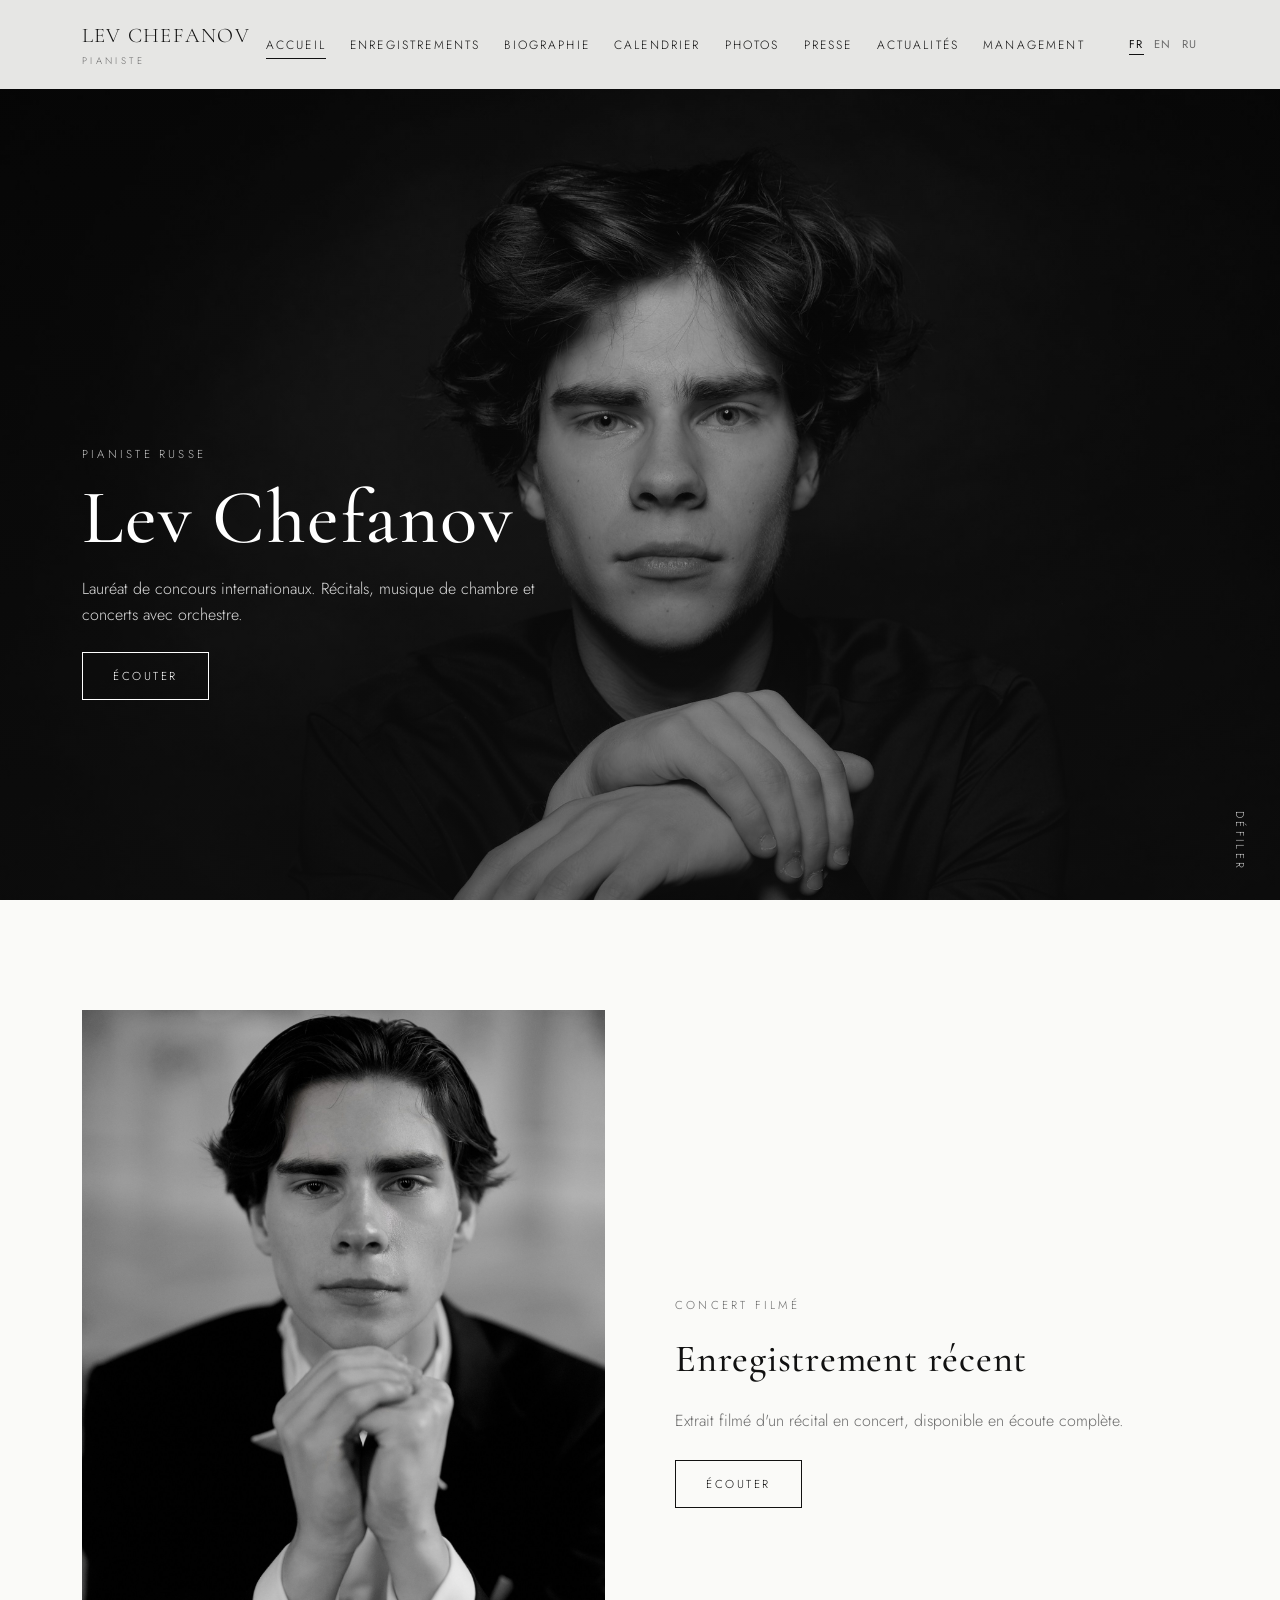
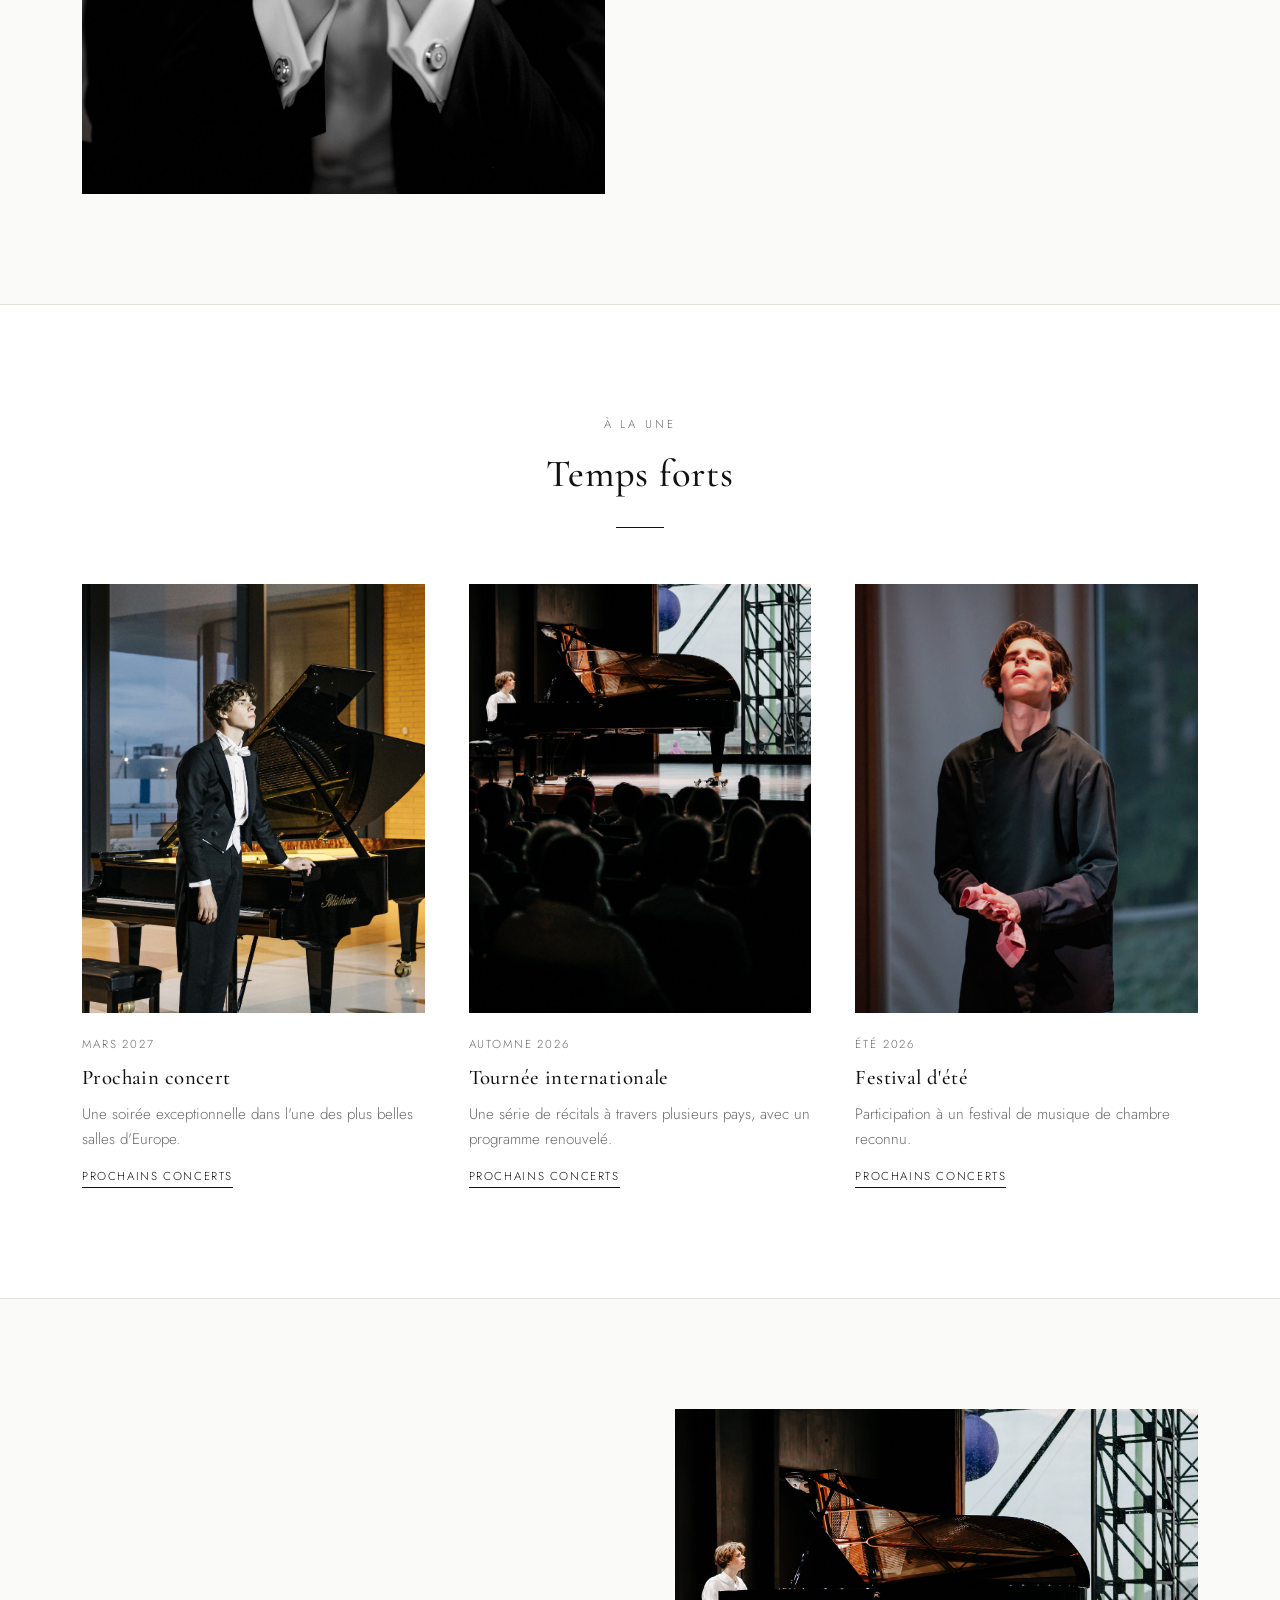
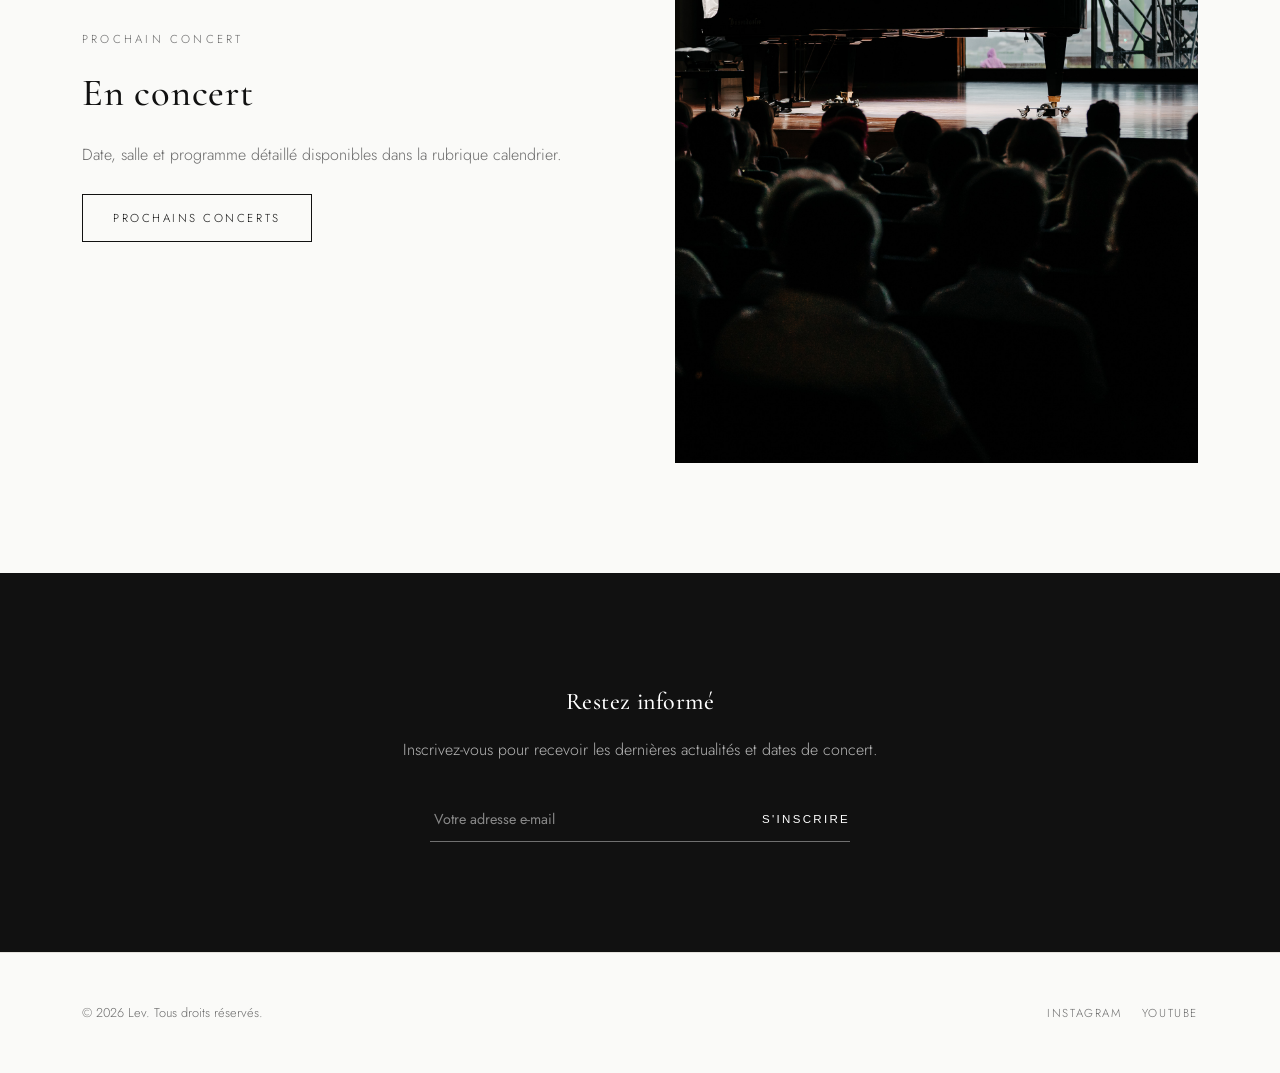
==== commit 63962bf3: "Retire Facebook, corrige le titre video, allege la bio et la galerie photo Co-Authored-By: Claude So" ====
--- a/index.html
+++ b/index.html
@@ -50,7 +50,7 @@
 <section>
   <div class="container split">
     <div class="visual">
-      <img src="images/gallery/IMG_6491.JPG" alt="Nouvel enregistrement">
+      <img src="images/gallery/IMG_6491.JPG" alt="Nouvel enregistrement" style="aspect-ratio: 1707 / 2560; object-position: center;">
     </div>
     <div class="text">
       <p class="eyebrow" data-i18n="home.split1.eyebrow">Concert filmé</p>
@@ -124,7 +124,6 @@
     <p class="copyright" data-i18n="footer.copyright">&copy; 2026 Lev. Tous droits réservés.</p>
     <div class="socials">
       <a href="https://www.instagram.com/levchefanov/" target="_blank" rel="noopener">Instagram</a>
-      <a href="#">Facebook</a>
       <a href="https://www.youtube.com/@Chefanov" target="_blank" rel="noopener">YouTube</a>
     </div>
   </div>
--- a/css/style.css
+++ b/css/style.css
@@ -242,7 +242,7 @@
   align-items: center;
 }
 
-.split img { width: 100%; }
+.split img { width: 100%; aspect-ratio: 4 / 5; object-fit: cover; }
 
 .split .eyebrow { margin-bottom: 14px; }
 
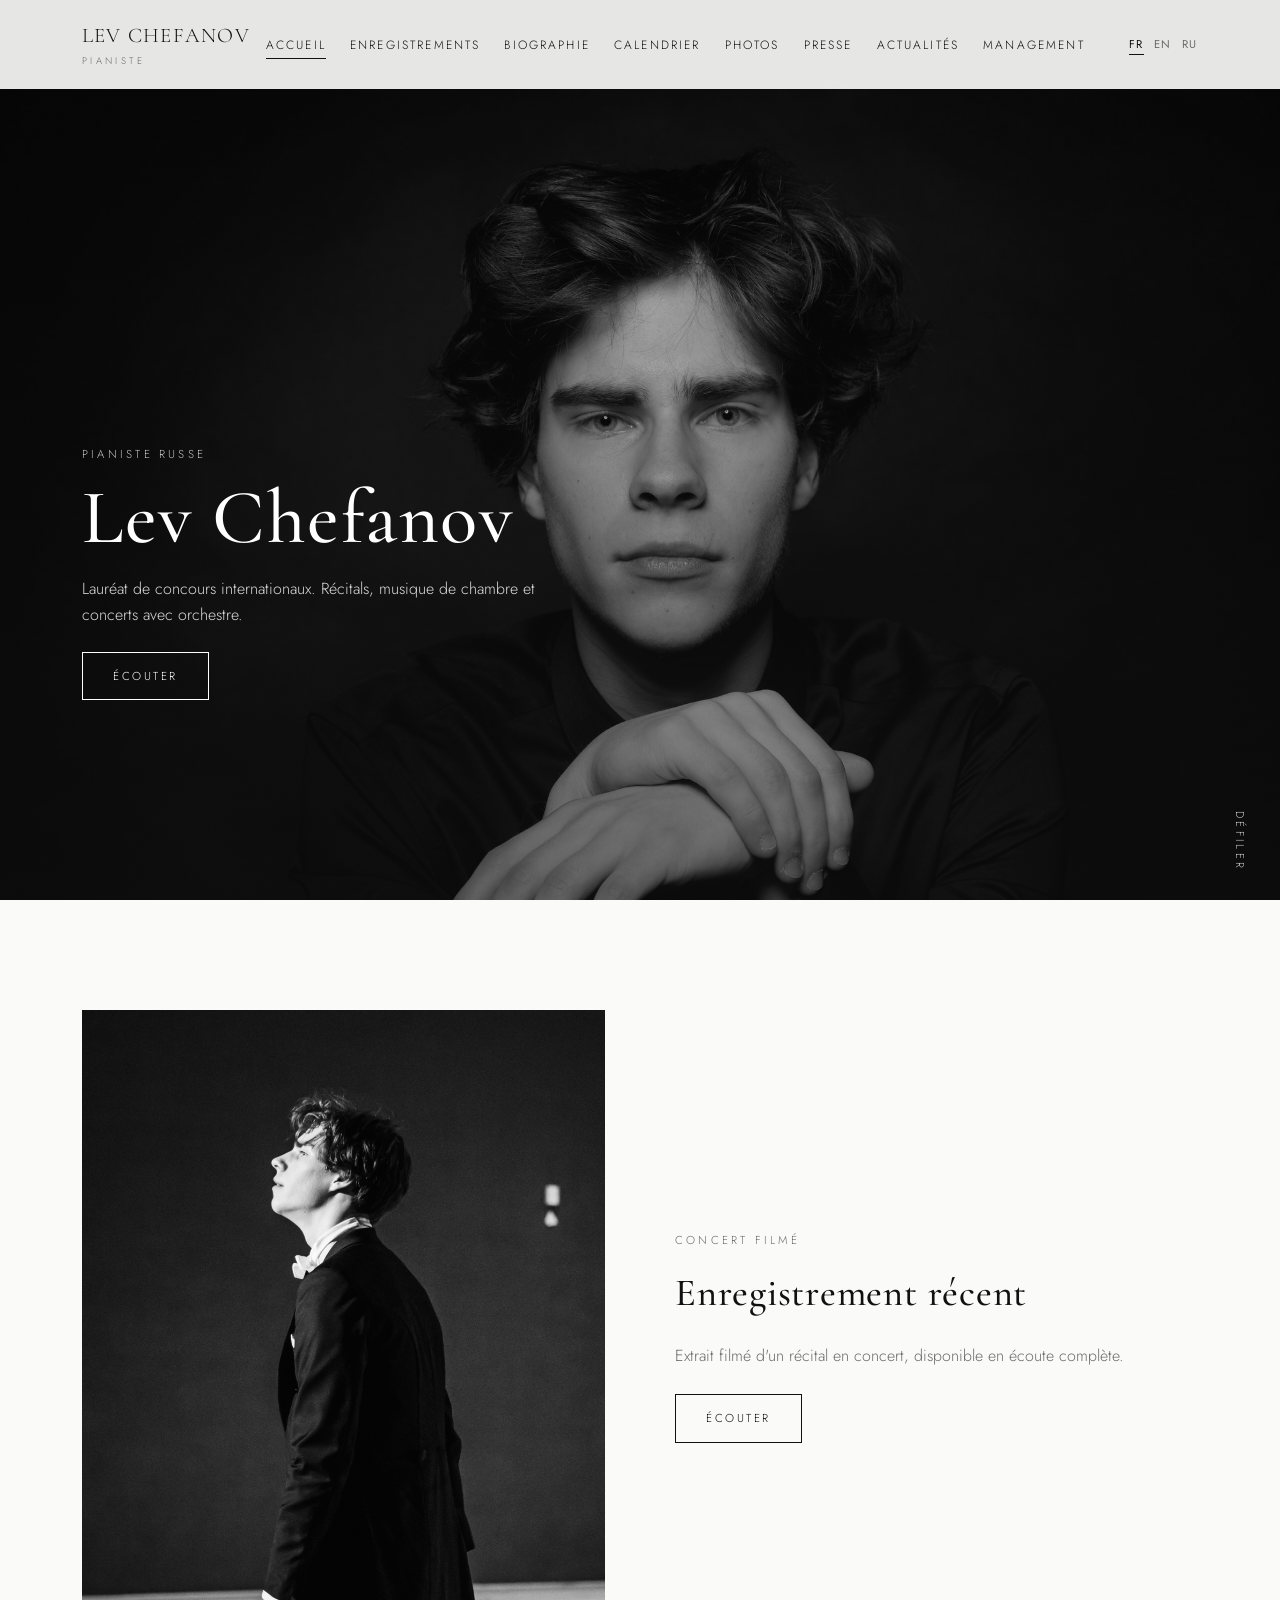
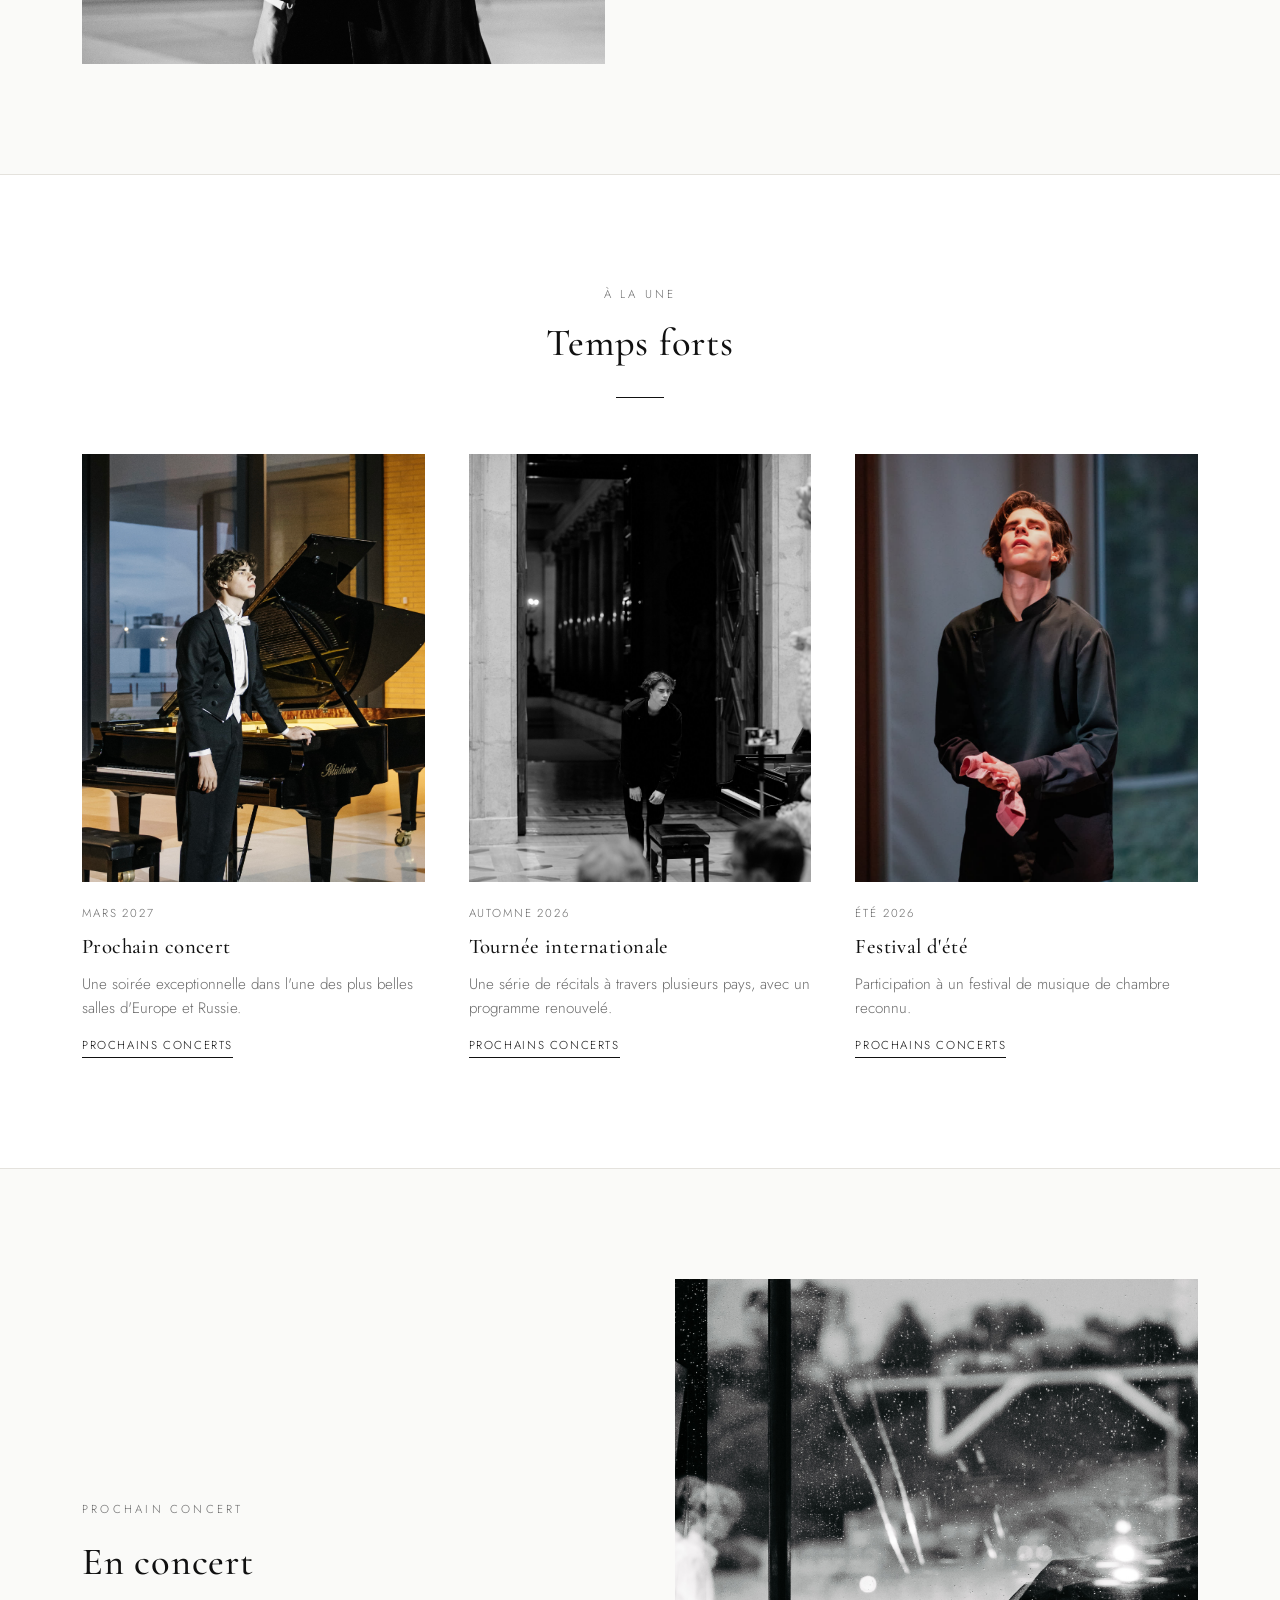
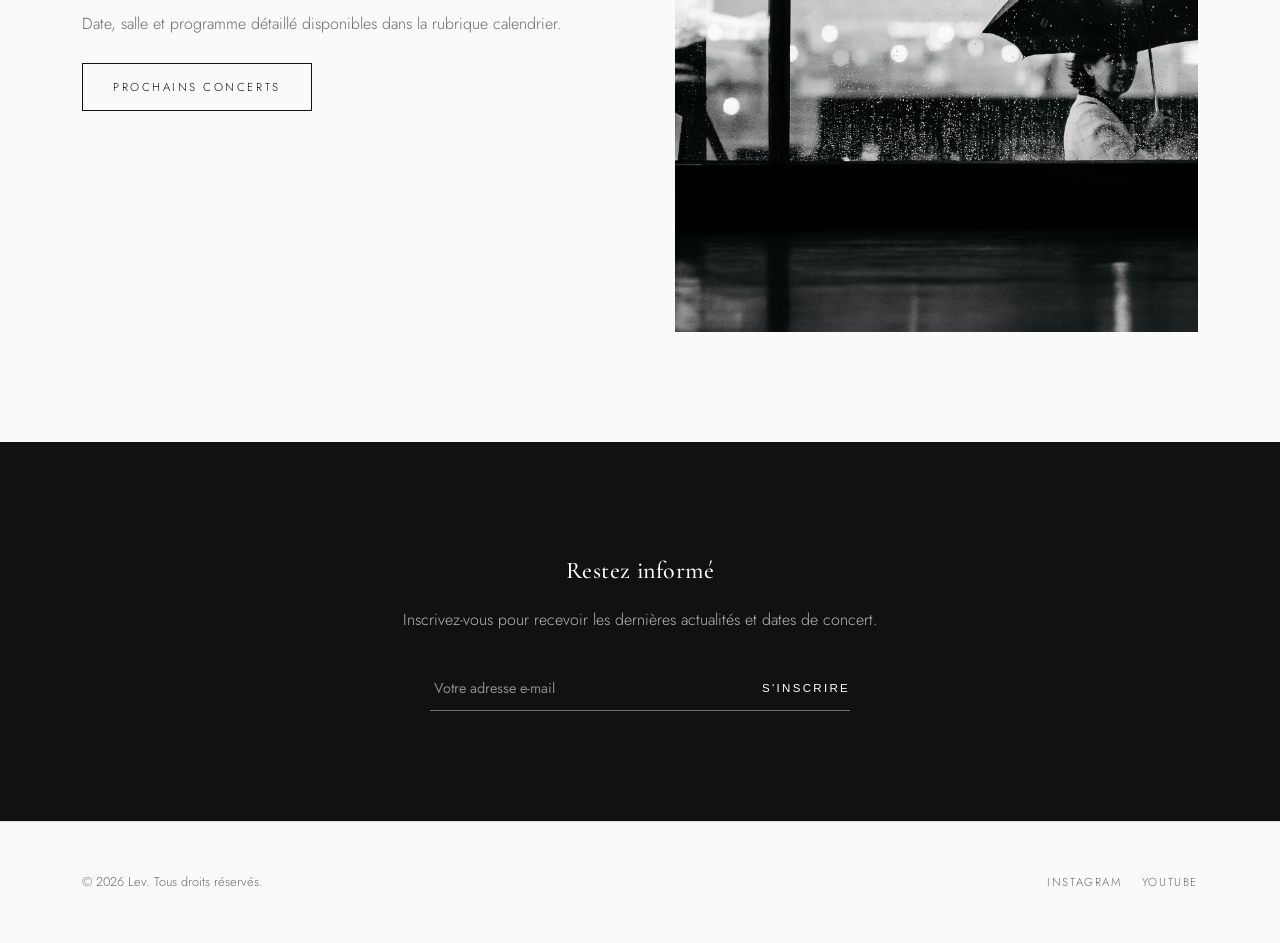
==== commit a8156570: "Nouvelles bannieres photo, galerie mise a jour avec la nouvelle seance, texte accueil Co-Authored-By" ====
--- a/index.html
+++ b/index.html
@@ -50,7 +50,7 @@
 <section>
   <div class="container split">
     <div class="visual">
-      <img src="images/gallery/IMG_6491.JPG" alt="Nouvel enregistrement" style="aspect-ratio: 1707 / 2560; object-position: center;">
+      <img src="images/gallery/IMG_6438.JPG" alt="Nouvel enregistrement">
     </div>
     <div class="text">
       <p class="eyebrow" data-i18n="home.split1.eyebrow">Concert filmé</p>
@@ -73,11 +73,11 @@
         <div class="visual" style="background-image:url('images/concert/IMG_6434.JPG');"></div>
         <p class="date" data-i18n="home.card1.date">Mars 2027</p>
         <h3 data-i18n="home.card1.title">Prochain concert</h3>
-        <p data-i18n="home.card1.text">Une soirée exceptionnelle dans l'une des plus belles salles d'Europe.</p>
+        <p data-i18n="home.card1.text">Une soirée exceptionnelle dans l'une des plus belles salles d'Europe et Russie.</p>
         <a class="card-link" href="calendrier.html" data-i18n="home.split2.cta">Prochains concerts</a>
       </div>
       <div class="card">
-        <div class="visual" style="background-image:url('images/concert/IMG_6740.JPG');"></div>
+        <div class="visual" style="background-image:url('images/concert/IMG_7054.JPG');"></div>
         <p class="date" data-i18n="home.card2.date">Automne 2026</p>
         <h3 data-i18n="home.card2.title">Tournée internationale</h3>
         <p data-i18n="home.card2.text">Une série de récitals à travers plusieurs pays, avec un programme renouvelé.</p>
@@ -97,7 +97,7 @@
 <section>
   <div class="container split reverse">
     <div class="visual">
-      <img src="images/concert/IMG_6693.JPG" alt="Prochain concert">
+      <img src="images/concert/IMG_6673.JPG" alt="Prochain concert">
     </div>
     <div class="text">
       <p class="eyebrow" data-i18n="home.split2.eyebrow">Prochain concert</p>
@@ -129,7 +129,7 @@
   </div>
 </footer>
 
-<script src="js/i18n.js"></script>
+<script src="js/i18n.js?v=2"></script>
 <script src="js/main.js"></script>
 </body>
 </html>
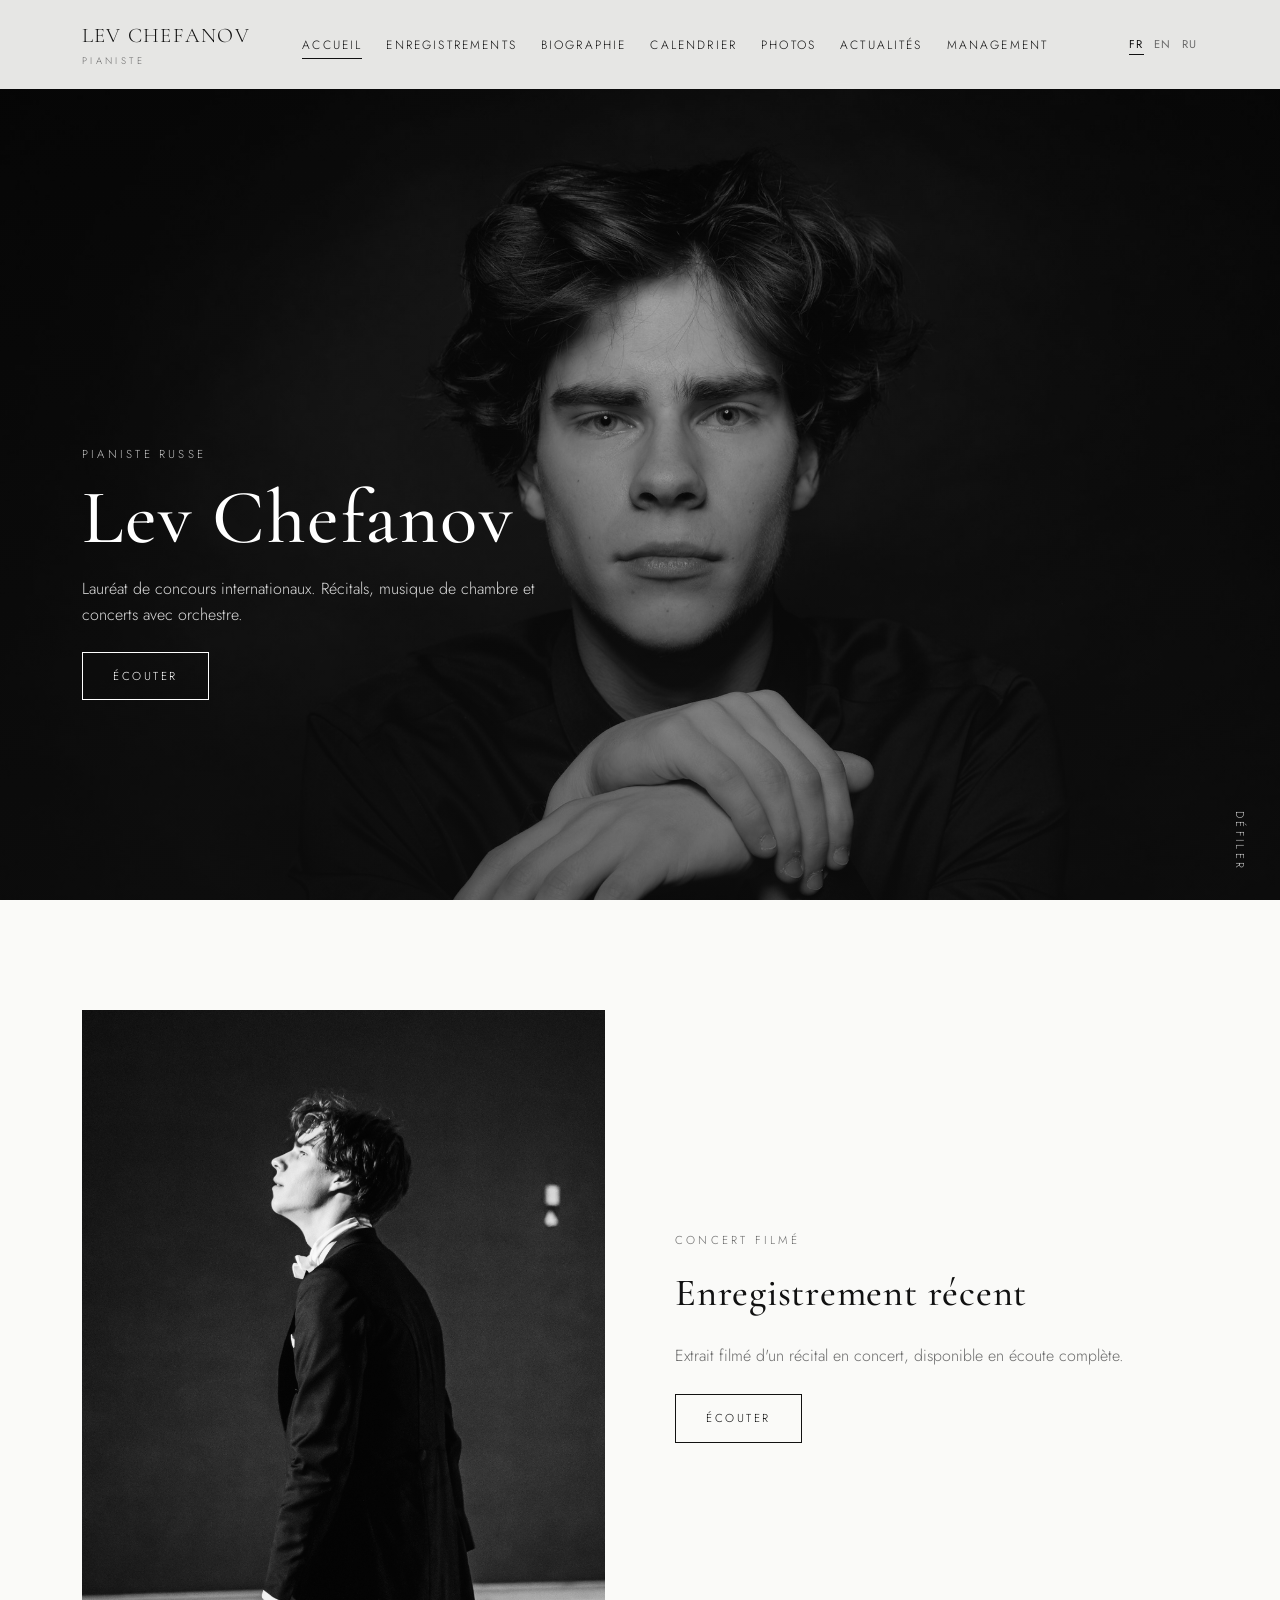
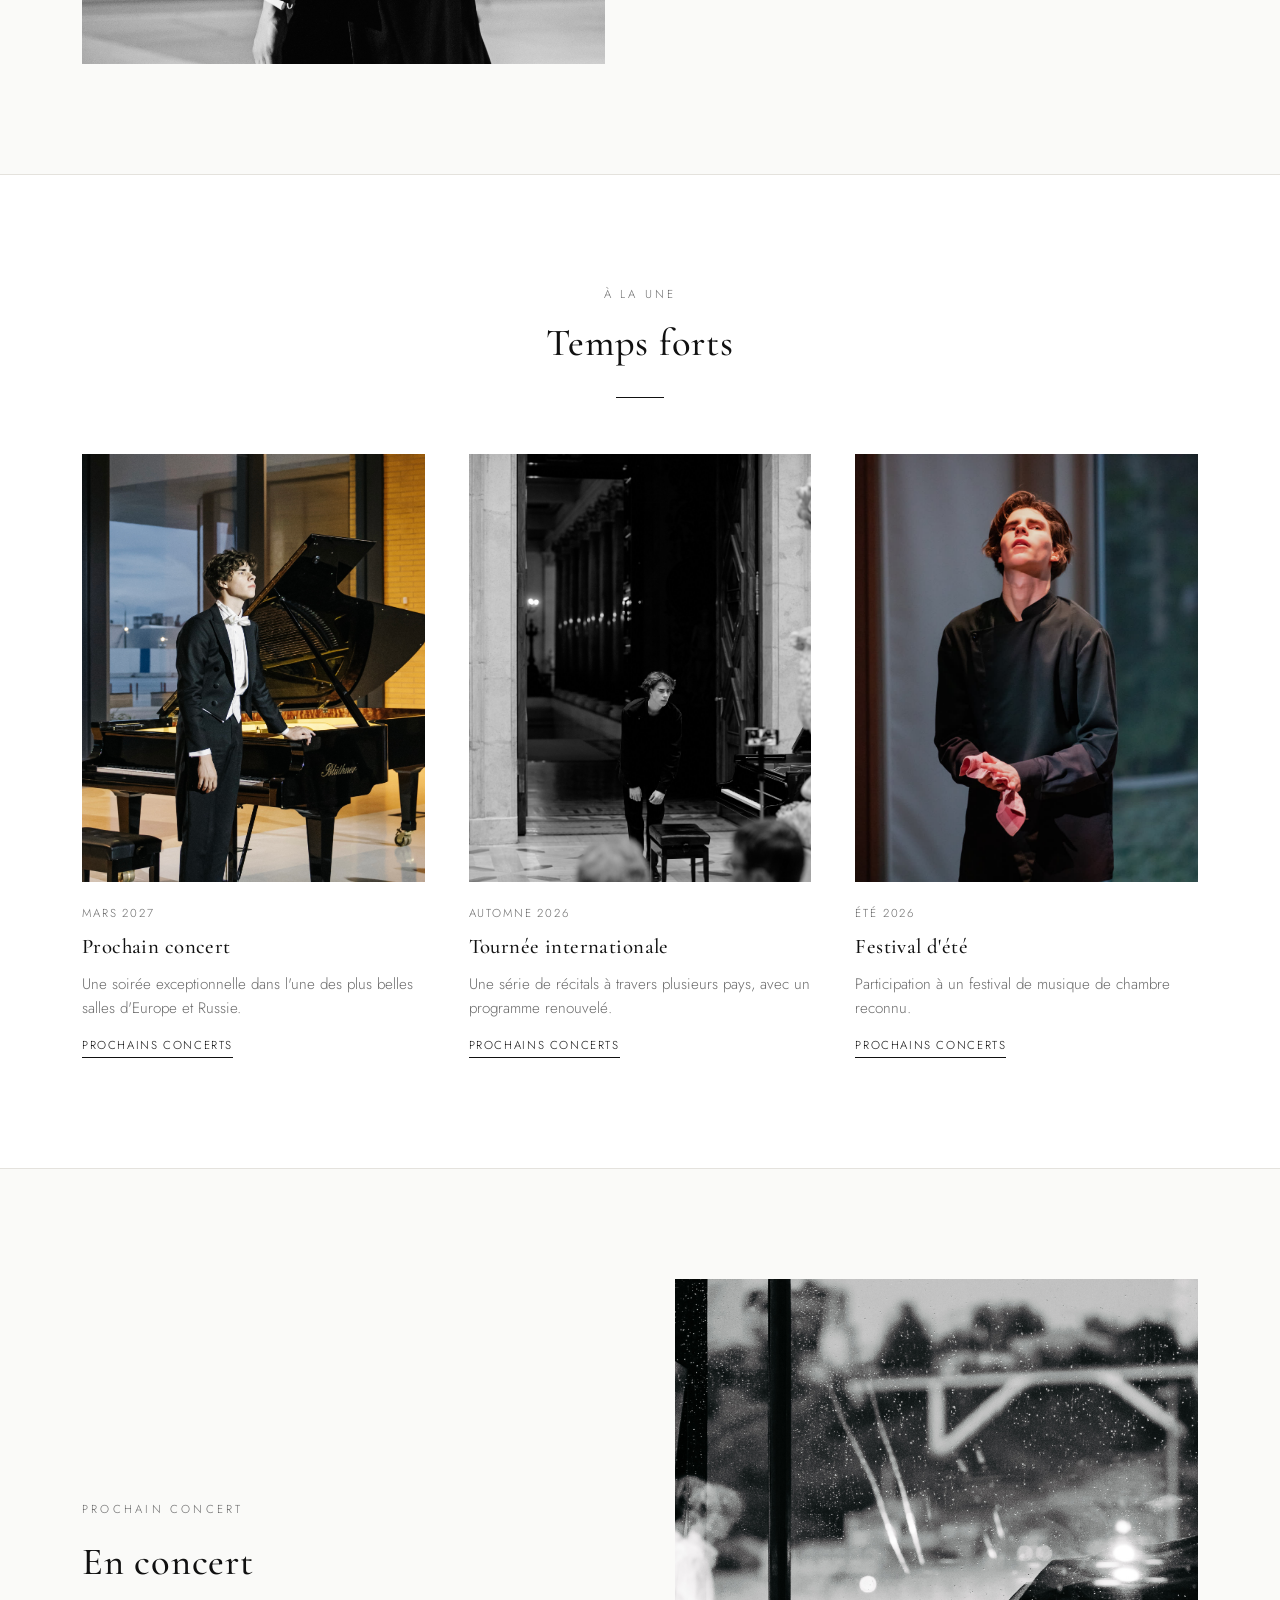
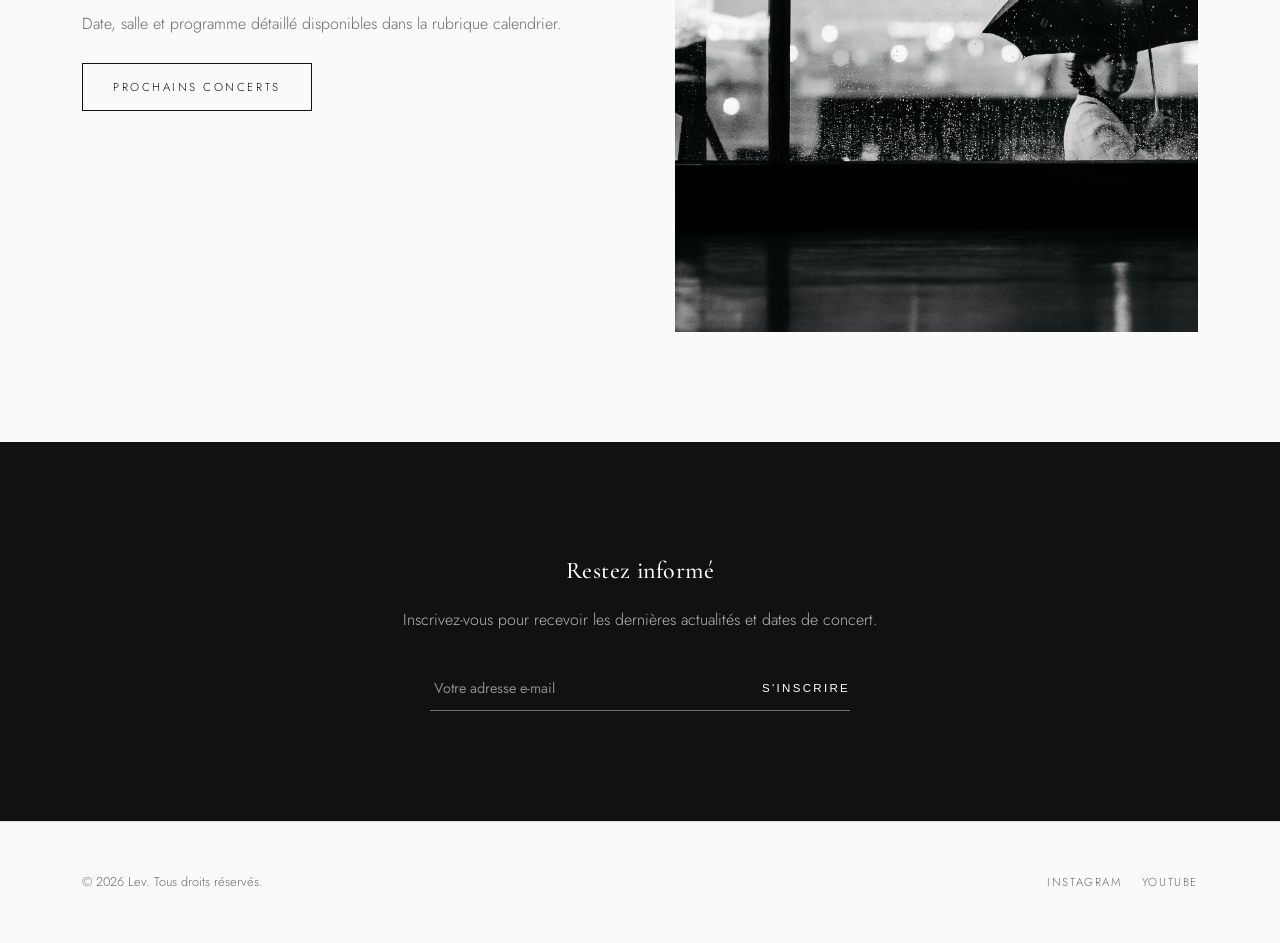
==== commit cb31701d: "Fusionne Presse dans Actualites, ajoute miniatures video avec bouton play, casse le cache CSS/JS Co-" ====
--- a/index.html
+++ b/index.html
@@ -7,7 +7,7 @@
 <meta name="description" content="Site officiel de Lev, pianiste classique — biographie, agenda, enregistrements, presse et actualités.">
 <link rel="preconnect" href="https://fonts.googleapis.com">
 <link href="https://fonts.googleapis.com/css2?family=Cormorant+Garamond:wght@400;500;600&family=Jost:wght@300;400;500&display=swap" rel="stylesheet">
-<link rel="stylesheet" href="css/style.css">
+<link rel="stylesheet" href="css/style.css?v=2">
 </head>
 <body data-page="home">
 
@@ -21,7 +21,6 @@
         <li><a href="biographie.html" data-i18n="nav.bio">Biographie</a></li>
         <li><a href="calendrier.html" data-i18n="nav.calendar">Calendrier</a></li>
         <li><a href="photos.html" data-i18n="nav.photos">Photos</a></li>
-        <li><a href="presse.html" data-i18n="nav.press">Presse</a></li>
         <li><a href="actualites.html" data-i18n="nav.news">Actualités</a></li>
         <li><a href="contact.html" data-i18n="nav.contact">Management</a></li>
       </ul>
@@ -129,7 +128,7 @@
   </div>
 </footer>
 
-<script src="js/i18n.js?v=2"></script>
+<script src="js/i18n.js?v=4"></script>
 <script src="js/main.js"></script>
 </body>
 </html>
--- a/css/style.css
+++ b/css/style.css
@@ -311,25 +311,75 @@
 .card-link:hover { opacity: 0.6; }
 
 /* Event list (calendar-style) */
-.event-list { border-top: 1px solid var(--grey-light); }
+.event-list { border-top: none; }
+
+.calendar-subtitle {
+  text-align: center;
+  color: var(--grey);
+  font-size: 0.95rem;
+  margin-bottom: 10px;
+}
+
+.month-group {
+  font-size: 0.78rem;
+  letter-spacing: 0.14em;
+  text-transform: uppercase;
+  color: var(--grey);
+  margin: 44px 0 4px;
+  padding-top: 24px;
+  border-top: 1px solid var(--grey-light);
+}
+
+.month-group:first-child { margin-top: 0; padding-top: 0; border-top: none; }
 
 .event-row {
   display: grid;
-  grid-template-columns: 140px 1fr auto;
+  grid-template-columns: 100px 1fr 170px;
   gap: 28px;
   align-items: center;
-  padding: 30px 0;
+  padding: 26px 0;
   border-bottom: 1px solid var(--grey-light);
 }
 
 .event-row .date {
   font-family: var(--serif);
-  font-size: 1.15rem;
-}
-
-.event-row .place { color: var(--grey); font-size: 0.9rem; margin-top: 4px; }
-
-.event-row h3 { font-size: 1.25rem; }
+  display: flex;
+  flex-direction: column;
+  line-height: 1.05;
+}
+
+.event-row .date .day { font-size: 2.6rem; }
+
+.event-row .date .month,
+.event-row .date .year {
+  font-family: var(--sans);
+  font-size: 0.68rem;
+  letter-spacing: 0.1em;
+  text-transform: uppercase;
+  color: var(--grey);
+}
+
+.event-row h3 { font-size: 1.05rem; margin-bottom: 6px; }
+
+.event-row .program {
+  font-family: var(--serif);
+  font-style: italic;
+  color: #a3895c;
+  margin-bottom: 6px;
+}
+
+.event-row .performers { color: var(--grey); font-size: 0.88rem; line-height: 1.5; }
+
+.event-row .location {
+  display: flex;
+  align-items: center;
+  gap: 6px;
+  color: var(--grey);
+  font-size: 0.85rem;
+  justify-self: end;
+}
+
+.event-row .location svg { width: 14px; height: 14px; flex-shrink: 0; }
 
 /* News list (editorial) */
 .news-list { border-top: 1px solid var(--grey-light); }
@@ -359,6 +409,18 @@
   background-size: cover;
   background-position: center 15%;
   background-color: var(--grey-light);
+  position: relative;
+}
+
+.news-row.has-video .visual::after {
+  content: "";
+  position: absolute;
+  inset: 0;
+  margin: auto;
+  width: 44px;
+  height: 44px;
+  border-radius: 50%;
+  background: rgba(255,255,255,0.9) url("data:image/svg+xml,%3Csvg xmlns='http://www.w3.org/2000/svg' viewBox='0 0 24 24'%3E%3Cpath d='M8 5v14l11-7z' fill='%23111'/%3E%3C/svg%3E") center/18px no-repeat;
 }
 
 @media (max-width: 800px) {
@@ -610,6 +672,36 @@
   text-transform: uppercase;
   color: var(--grey);
   margin-bottom: 12px;
+}
+
+.press-item.has-video {
+  display: grid;
+  grid-template-columns: 220px 1fr;
+  gap: 32px;
+  align-items: center;
+}
+
+.press-item.has-video .visual {
+  aspect-ratio: 16/9;
+  background-size: cover;
+  background-position: center;
+  background-color: var(--grey-light);
+  position: relative;
+}
+
+.press-item.has-video .visual::after {
+  content: "";
+  position: absolute;
+  inset: 0;
+  margin: auto;
+  width: 40px;
+  height: 40px;
+  border-radius: 50%;
+  background: rgba(255,255,255,0.9) url("data:image/svg+xml,%3Csvg xmlns='http://www.w3.org/2000/svg' viewBox='0 0 24 24'%3E%3Cpath d='M8 5v14l11-7z' fill='%23111'/%3E%3C/svg%3E") center/16px no-repeat;
+}
+
+@media (max-width: 700px) {
+  .press-item.has-video { grid-template-columns: 1fr; gap: 16px; }
 }
 
 .press-item blockquote {
